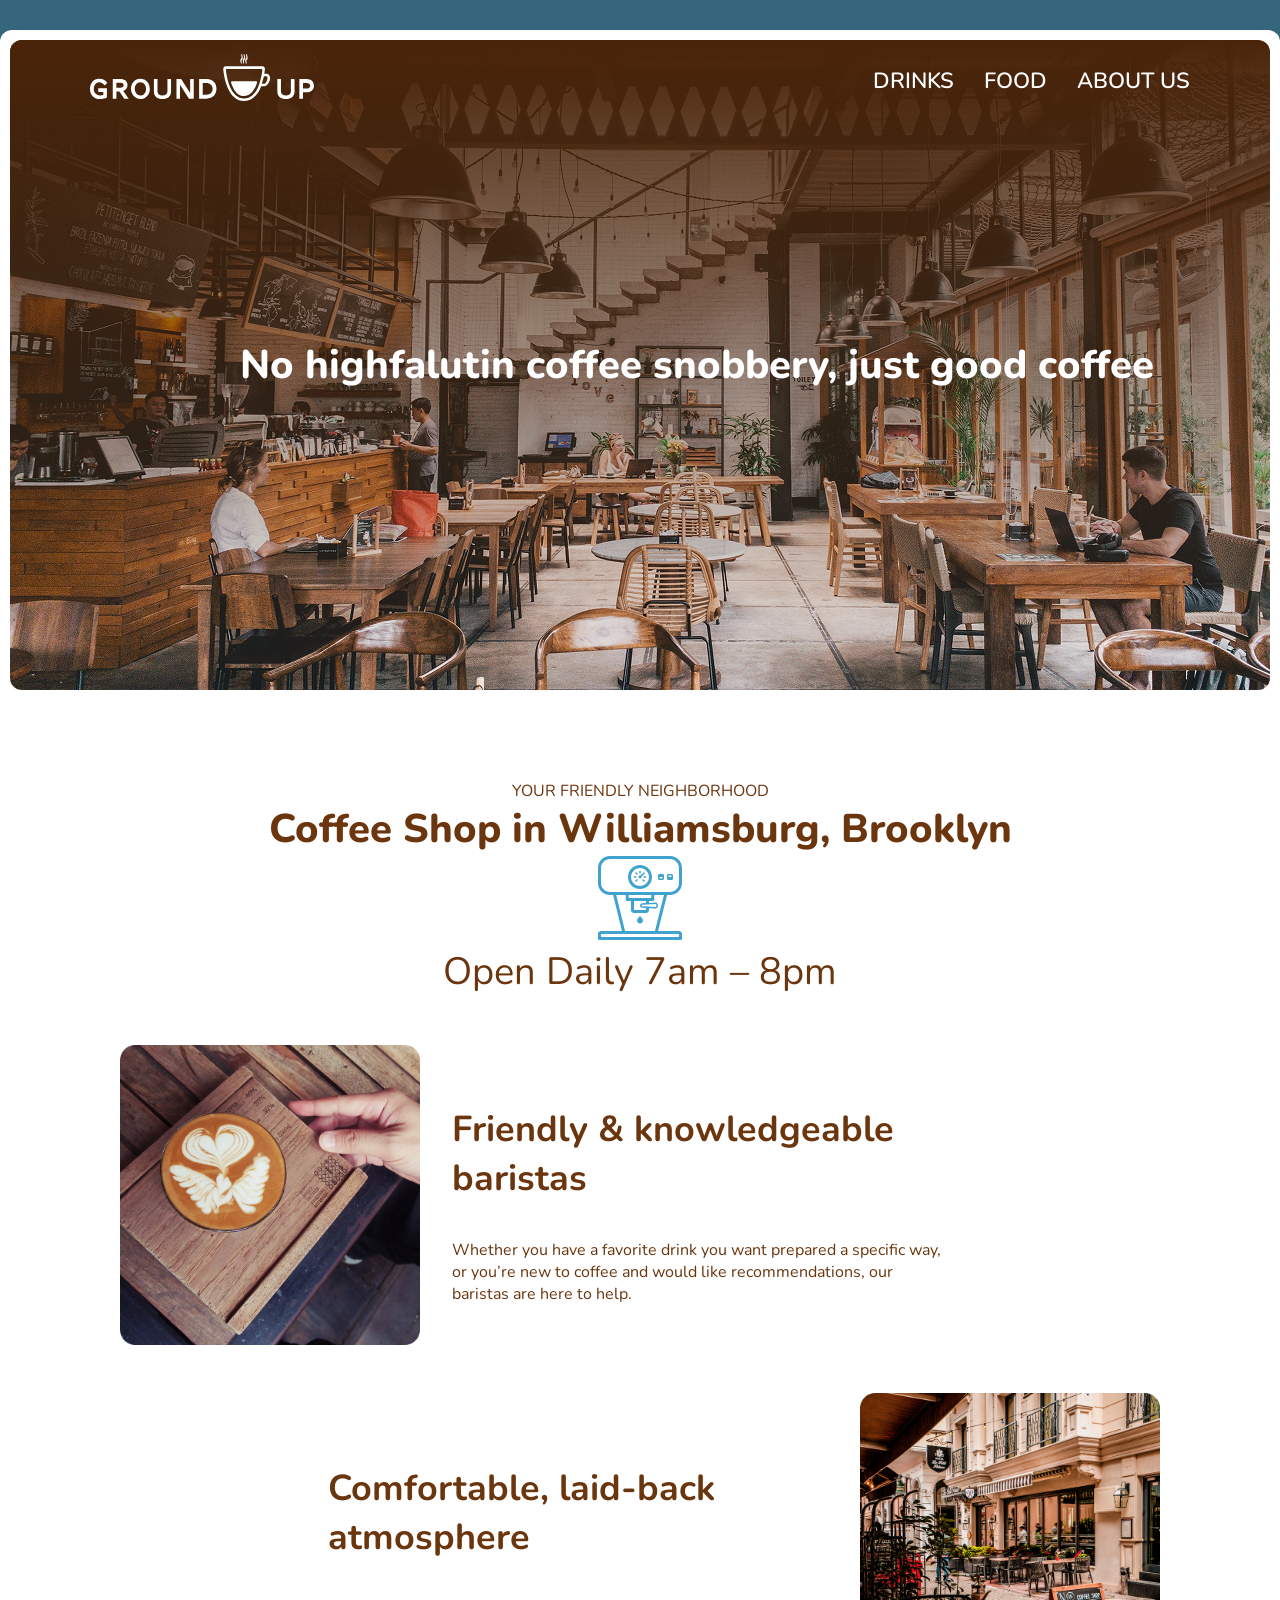
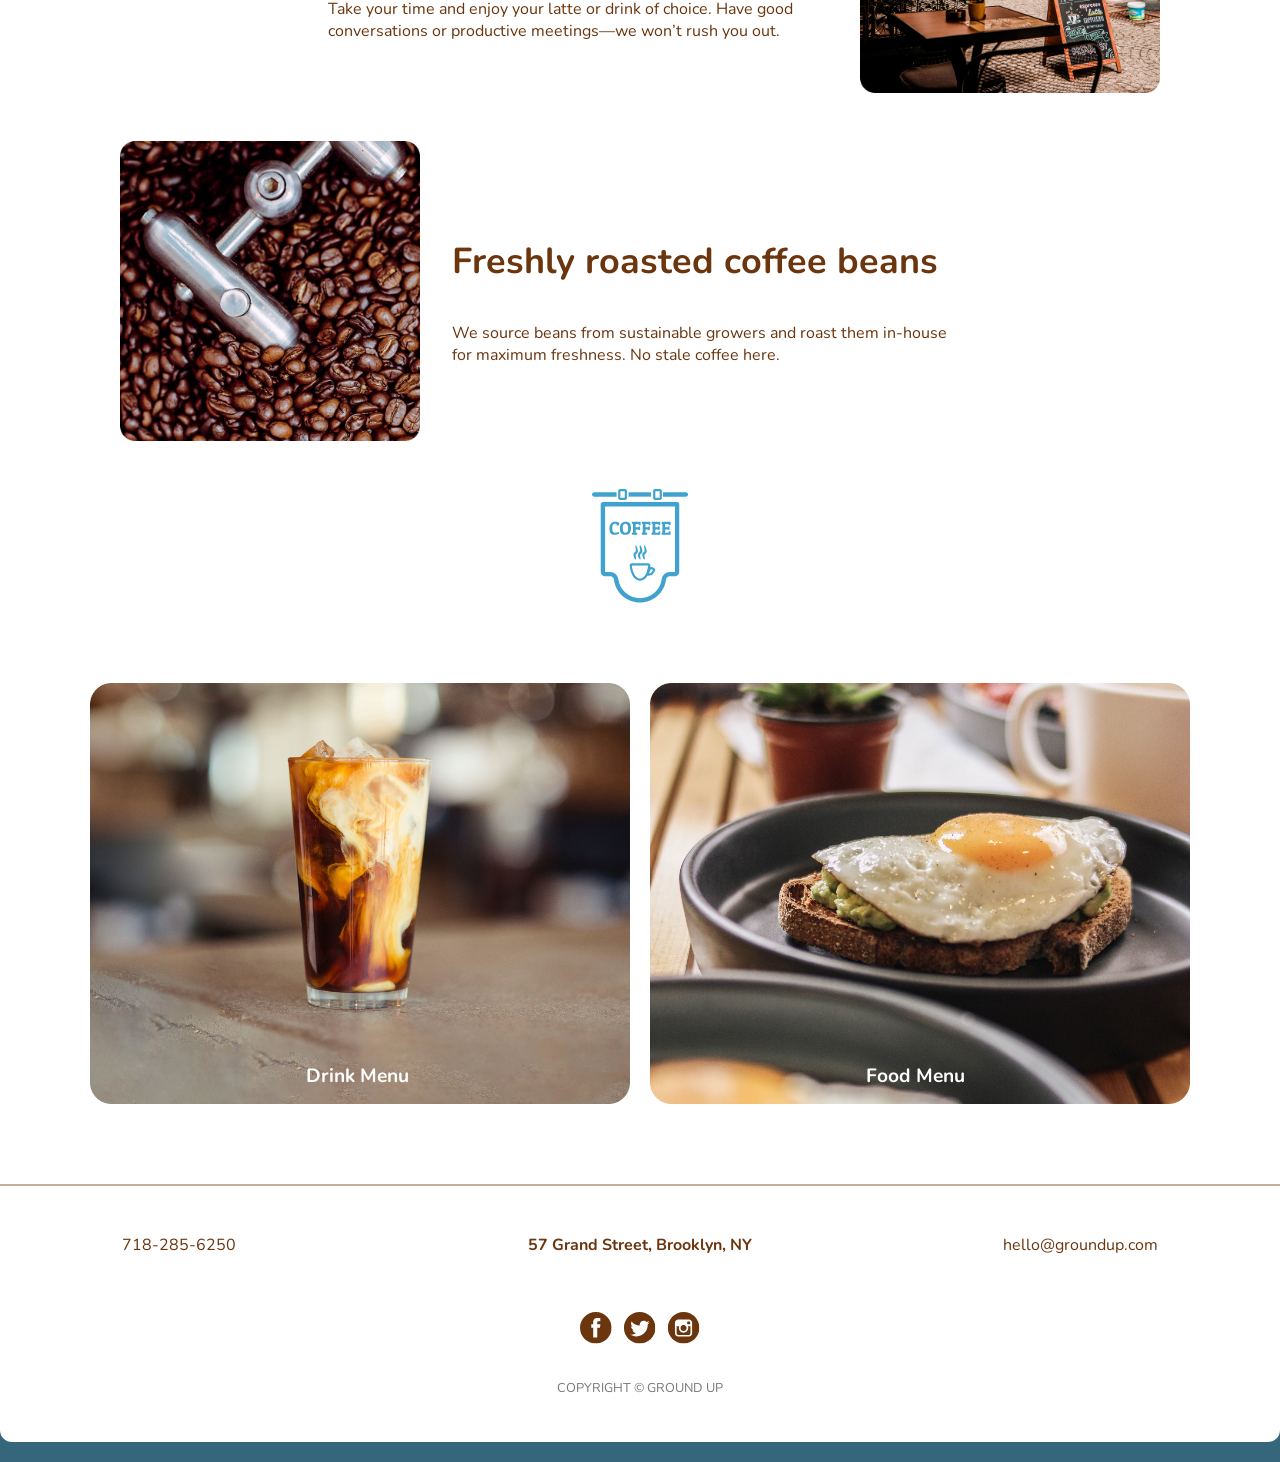
==== index.html @ 6ab87bdb "Reduce section.info H2 and parapgrah margins" ====
<!DOCTYPE html>
<html lang="en">
<head>
    <meta charset="UTF-8">
    <meta name="viewport" content="width=device-width, initial-scale=1.0">
    <title>Ground Up | Coffee Near Me</title>

    <!-- Google Font -->
    <link rel="preconnect" href="https://fonts.googleapis.com">
    <link rel="preconnect" href="https://fonts.gstatic.com" crossorigin>
    <link href="https://fonts.googleapis.com/css2?family=Nunito:ital,wght@0,200..1000;1,200..1000&display=swap" rel="stylesheet">

    <!-- Main CSS -->
    <link rel="stylesheet" href="css/main.css">
</head>

<body>

    <main>

    <!-- HEADER / NAVBAR -->
    <header class="navbar">
        <div class="container nav-content">

            <a href="index.html" class="logo">
                <img src="img/logo.svg" alt="Ground Up Coffee Logo">
            </a>

            <nav class="nav-links" aria-label="Main Navigation">
                <ul>
                    <li><a href="drinks.html">DRINKS</a></li>
                    <li><a href="food.html">FOOD</a></li>
                    <li><a href="about.html">ABOUT US</a></li>

                </ul>
            </nav>

        </div>
    </header>

        <!-- HERO SECTION -->
        <section class="hero">
            <div class="hero-overlay">
                <div class="container hero-content">
                    <h2>No highfalutin coffee snobbery, just good coffee </h2>
                </div>
            </div>
        </section>

        <!-- INFO SECTION -->
        <section class="info">
            <div class="container info-content">
                
                <p class="subheading">YOUR FRIENDLY NEIGHBORHOOD</p>
                
                <h2 class="main-heading">
                    Coffee Shop in Williamsburg, Brooklyn
                </h2>

                <div class="espressoMachine">
                    <img src="img/espresso-machine.svg" alt="Espresso Machine Icon">
                </div>

                <p class="hours">Open Daily 7am – 8pm</p>

            </div>
        </section>

        <!-- FEATURE SECTION -->
        <section class="features">
            <div class="container feature-grid">

                <div class="feature-item">
                    <img src="img/barista-photo.jpg" alt="Barista preparing coffee">
                    <div class="feature-text">
                        <h3>Friendly & knowledgeable baristas</h3>
                        <p>
                            Whether you have a favorite drink you want prepared a specific way, or you’re new to coffee and would like recommendations, our baristas are here to help.
                        </p>
                    </div>
                </div>

                <div class="feature-item">
                    <img src="img/atmosphere-photo.jpg" alt="Coffee shop atmosphere">
                    <div class="feature-text">
                        <h3>Comfortable, laid-back atmosphere</h3>
                        <p>
                            Take your time and enjoy your latte or drink of choice. Have good conversations or productive meetings—we won’t rush you out.
                        </p>
                    </div>
                </div>

                <div class="feature-item">
                    <img src="img/roasted-beans-photo.jpg" alt="Fresh roasted coffee beans">
                    <div class="feature-text">
                        <h3>Freshly roasted coffee beans</h3>
                        <p>
                            We source beans from sustainable growers and roast them in-house for maximum freshness. No stale coffee here.
                        </p>
                    </div>
                </div>

                <div class = "coffeeShopSign">

                    <img src="img/coffee-shop-sign.svg" alt="">

                </div>

            </div>
        </section>

        <section class="menu">
            <div class="container menu-grid">

                <a href="drinks.html" class="menu-item">
                    <img src="img/drink menu photo.jpg" alt="Drink Menu">
                    <span class="menu-label">Drink Menu</span>
                </a>

                <a href="food.html" class="menu-item">
                    <img src="img/food menu photo.jpg" alt="Food Menu">
                    <span class="menu-label">Food Menu</span>
            </a>

        </div>
</section>

    </main>

        <!-- FOOTER -->
    <footer class="footer">
    <div class="container">

        <!-- TOP ROW -->
        <div class="footer-top">
            <div class="footer-left">
                <p>718-285-6250</p>
            </div>

            <div class="footer-center">
                <p><strong>57 Grand Street, Brooklyn, NY</strong></p>
            </div>

            <div class="footer-right">
                <p>hello@groundup.com</p>
            </div>
        </div>

        <!-- SOCIAL ICONS -->
        <div class="footer-social">
            <img src="img/social-icons.svg" alt="Social Media Icons">
        </div>

        <!-- COPYRIGHT -->
        <div class="footer-bottom">
            <p>COPYRIGHT &copy; GROUND UP</p>
        </div>

    </div>
</footer>

</body>
</html>
---- css/main.css ----
:root {
    --font-primary: "Nunito", sans-serif;
    --font-heading: "Nunito", sans-serif;

    --color-bg: #35667C;
    --color-white: #ffffff;
    --color-footer: #ffffff;
    --color-text-muted: #777;
    --color-primary-text: #6B350E;
}

body {
    background-color: var(--color-bg);
    margin: 0;
    font-family: var(--font-primary);
    color: var(--color-primary-text);
}




h1, h2, h3 {
    font-family: var(--font-heading);
}

h2.main-heading{
    font-size: 40px;
    font-weight: 800;
    padding-top: 0;
}

h3{
    font-size: 36px;
    text-decoration: solid;
}

p.subheading{
    padding-top: 80px;
}

p.hours {
    font-size: 38px;
}


/* =========================
   REUSABLE LAYOUT
========================= */
.container {
    max-width: 1100px;
    margin: 0 auto;
    padding: 0 1rem;
}


main {
    background-color: var(--color-white);
    max-width: 1300px;
    margin: 30px auto;
    border-radius: 12px 12px 0 0; /* Rounded top corners */
    overflow: hidden;
    position: relative;
    margin-bottom: 0;
}


/* =========================
   HEADER / NAVBAR
========================= */
.navbar {
    position: absolute;
    top: 0;
    left: 0;
    right: 0;
    z-index: 10;
}

.nav-content {
    display: flex;
    justify-content: space-between;
    align-items: center;
    padding: 1.5em 2rem;
}

/* NAV LINKS */
.nav-links ul {
    font-family: var(--font-primary);
    display: flex;
    gap: 30px;
    list-style: none;
    margin: 0;
    padding: 0;
    font-size: 22px;
    
    

}

.nav-links a {
    color: var(--color-white);
    text-decoration: none;
    font-weight: 600;
    font-family: var(--font-heading);
}

.nav-links a:hover {
    opacity: 0.8;
}


/* =========================
   HERO SECTION
========================= */
.hero {
    background: url('../img/header-photo.png') center/cover no-repeat;
    height: 650px;
    position: relative;
    border-radius: 12px 12px 0 0;
    overflow: hidden;
    margin: 10px; /* Added maring to hero for white spacing from main*/
    border-radius: 12px; /* Added border radius for rounding hero imng*/
}

/* add gradient overlay over the hero img*/
.hero::before {
    content: '';
    position: absolute;
    inset: 0;
    /* Linear gradient to bottom from 100% -----> 0+% with figma  */
    background: linear-gradient(to bottom, rgba(74, 36, 9,100), rgba(74, 36, 9, 0.0));
}

/* HERO TEXT */
.hero-content {
    position: absolute;
    top: 50%;
    left: 50%;
    transform: translate(-50%, -50%);
    color: var(--color-white);
    text-align: center;
}

.hero-content h2 {
    font-family: var(--font-heading);
    font-weight: 800;
    font-size: 2.5rem;
    max-width: 800px;
    line-height: 1.3;
    white-space: nowrap;
}


/* =========================
   INFO SECTION
========================= */
section.info {
    text-align: center;
   
}
/* reduce section.info H2 and parapgrah margins */
section.info h2 {
    margin: 0;
}

section.info p {
    margin: 0;
}



/* =========================
   FEATURES SECTION
========================= */
.feature-item {
    display: flex;
    align-items: center;
    gap: 2rem;
    margin: 3rem 0;
    padding-left: 30px;
    padding-right: 30px;
}

.feature-item img {
    width: 300px;
    border-radius: 12px;
}

/* Alternate layout */
.feature-item:nth-child(even) {
    flex-direction: row-reverse;
}

.feature-text {
    max-width: 500px;
}


.coffeeShopSign{
    display: flex;
    justify-content: center;
    padding-bottom: 80px;

}

/* =========================
   MENU SECTION
========================= */
.menu-grid {
    display: flex;
    padding-left: 15px;
    gap: 20px;
}

.menu-item {
    position: relative;
    flex: 1;
    overflow: hidden;
    border-radius: 12px;
    text-decoration: none;
}

/* Image */
.menu-item img {
    width: 100%;
    height: 100%;
    display: block;
    transition: transform 0.3s ease;
}

/* Overlay label */
.menu-label {
    position: absolute;
    bottom: 15px;
    left: 40%;
    color: white;
    font-size: 1.2rem;
    font-weight: 700;
    font-family: var(--font-heading);
}

/* Hover effect */
.menu-item:hover img {
    transform: scale(1.05);
}

section.menu {
    padding-bottom: 80px; /* Added padding to create white space at the bottom of the menu section */
}

/* =========================
   FOOTER
========================= */
.footer {
    background: var(--color-footer);
    padding: 2rem 0;
    text-align: center;
    color: var(--color-coffee);
    max-width: 1300px;
    margin: 0 auto 20px;
    border-radius: 0 0 12px 12px; /* Rounded bottom corners */
    border-top: 2px solid rgba(107, 53, 14, 0.4);
    
    
}

/* Top row */
.footer-top {
    display: flex;
    justify-content: space-between;
    padding: 0 2rem;
    margin-bottom: 1.5rem;
}

/* Equal columns */
.footer-top > div {
    flex: 1;
}

/* Alignment */
.footer-top > div:first-child {
    text-align: left;
}

.footer-top > div:last-child {
    text-align: right;
}

/* Social icons */
.footer img {
    width: 120px;
    margin: 1rem 0;
}

/* Copyright */
.footer-bottom {
    font-size: 0.8rem;
    color: var(--color-text-muted);
}
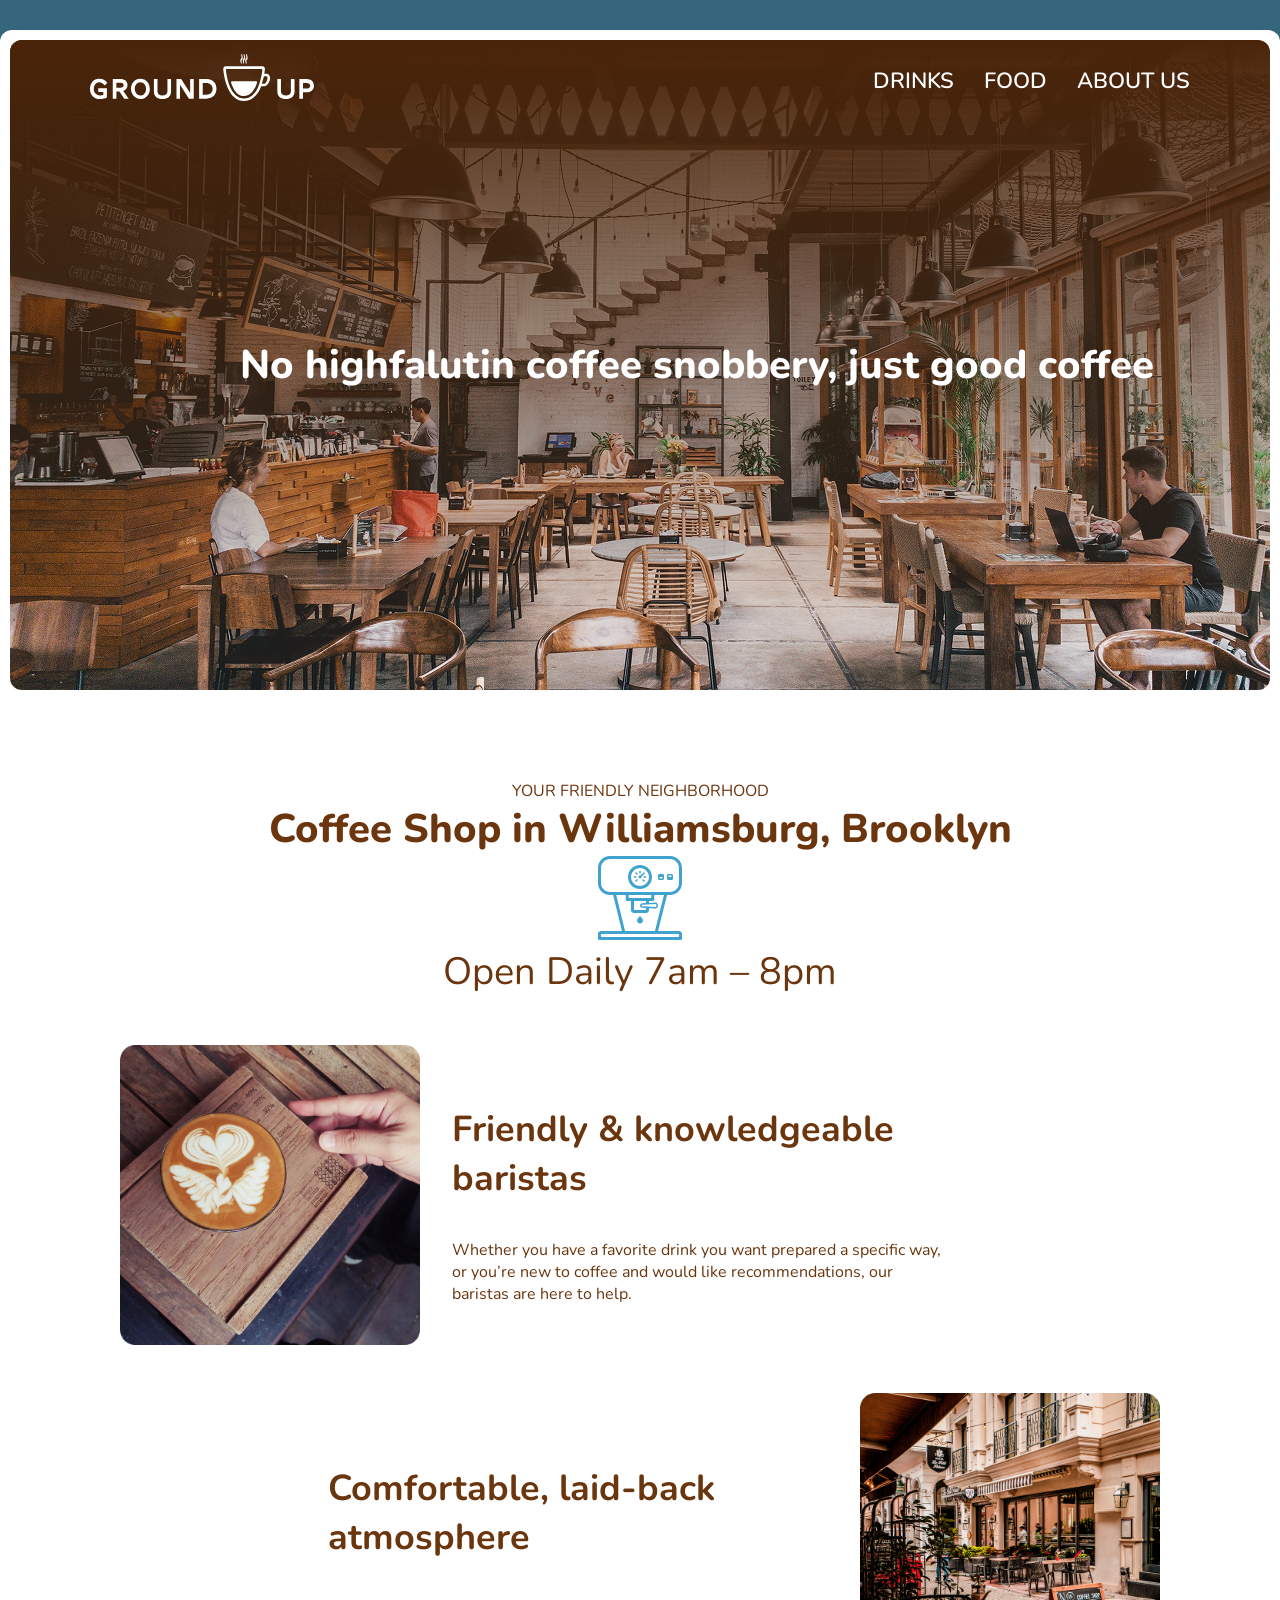
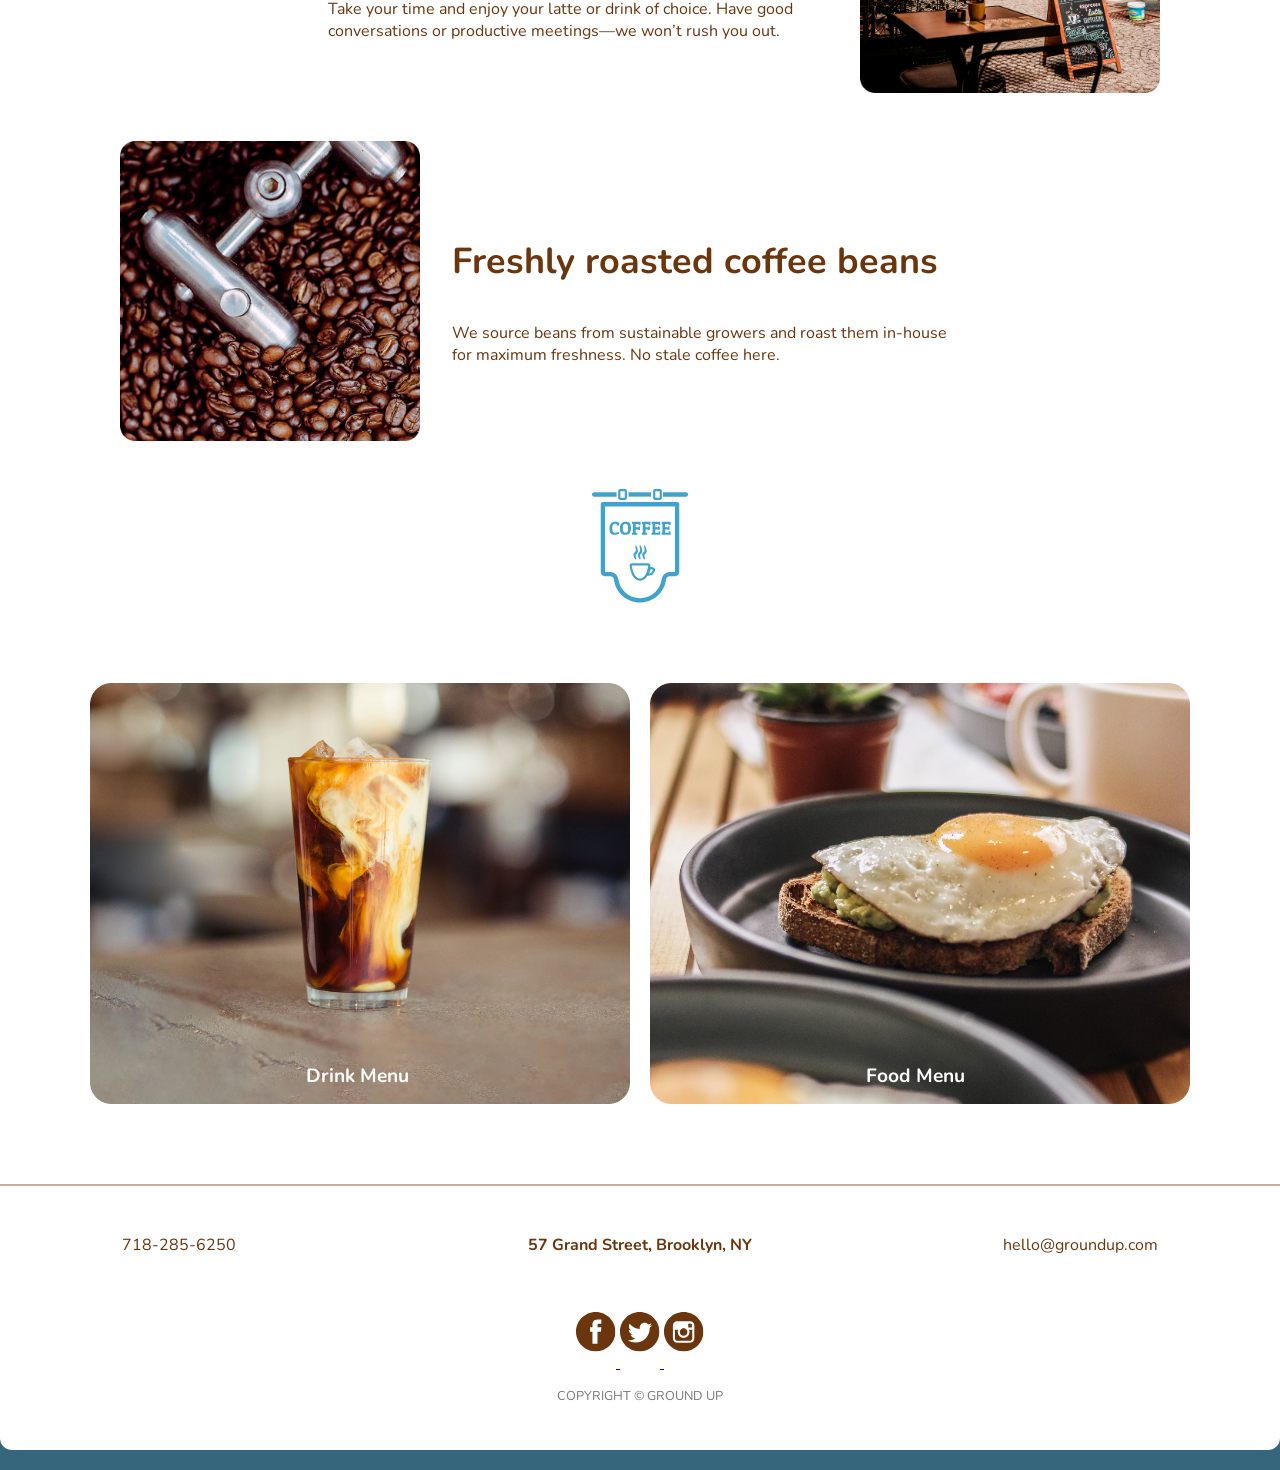
==== commit 1a0ed422: "Added individual social icons with links" ====
--- a/index.html
+++ b/index.html
@@ -148,7 +148,15 @@
 
         <!-- SOCIAL ICONS -->
         <div class="footer-social">
-            <img src="img/social-icons.svg" alt="Social Media Icons">
+            <a href="https://www.facebook.com" target="_blank" rel="noopener noreferrer">
+                <img src="img/icon-facebook.svg" alt="Facebook">
+            </a>
+            <a href="https://twitter.com" target="_blank" rel="noopener noreferrer">
+                <img src="img/icon-twitter.svg" alt="Twitter">
+            </a>
+            <a href="https://www.instagram.com" target="_blank" rel="noopener noreferrer">
+                <img src="img/icon-instagram.svg" alt="Instagram">
+            </a>
         </div>
 
         <!-- COPYRIGHT -->
--- a/css/main.css
+++ b/css/main.css
@@ -286,9 +286,8 @@
     text-align: right;
 }
 
-/* Social icons */
-.footer img {
-    width: 120px;
+.footer-social img {
+    width: 40px;
     margin: 1rem 0;
 }
 
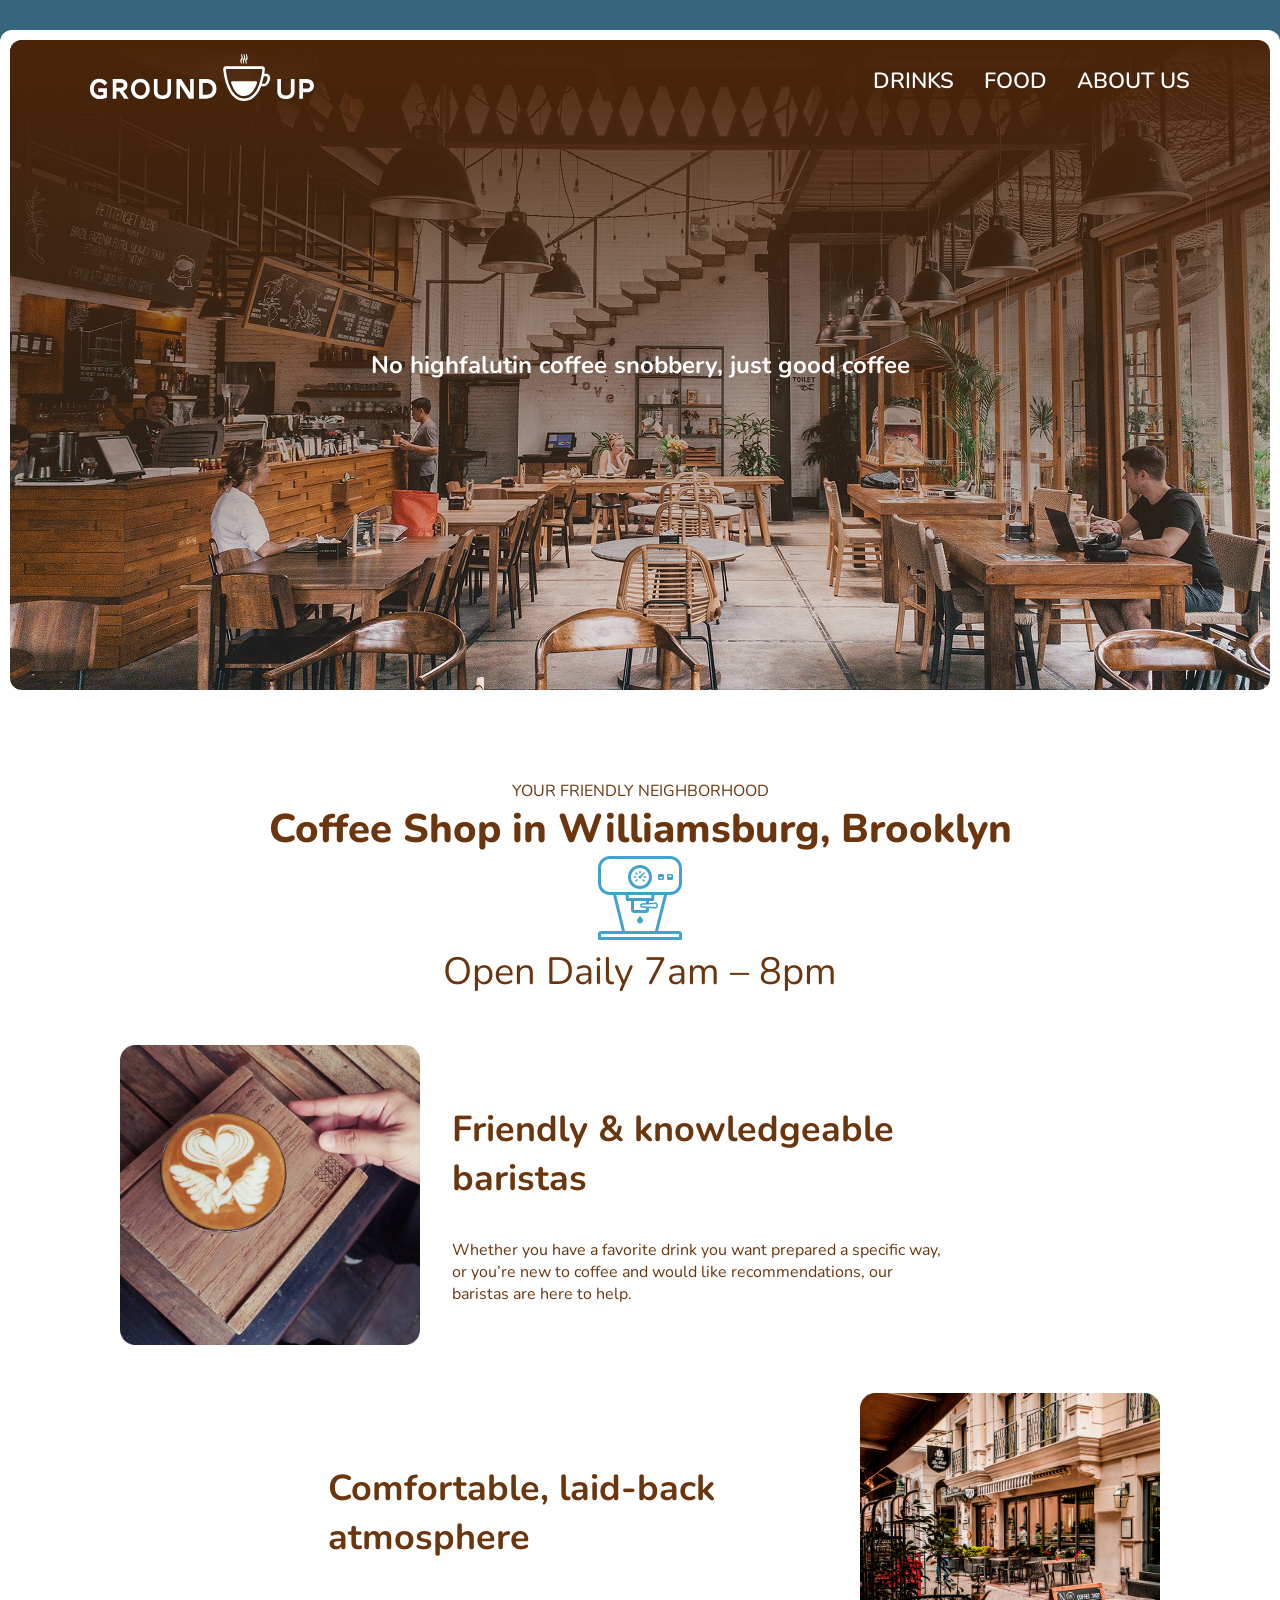
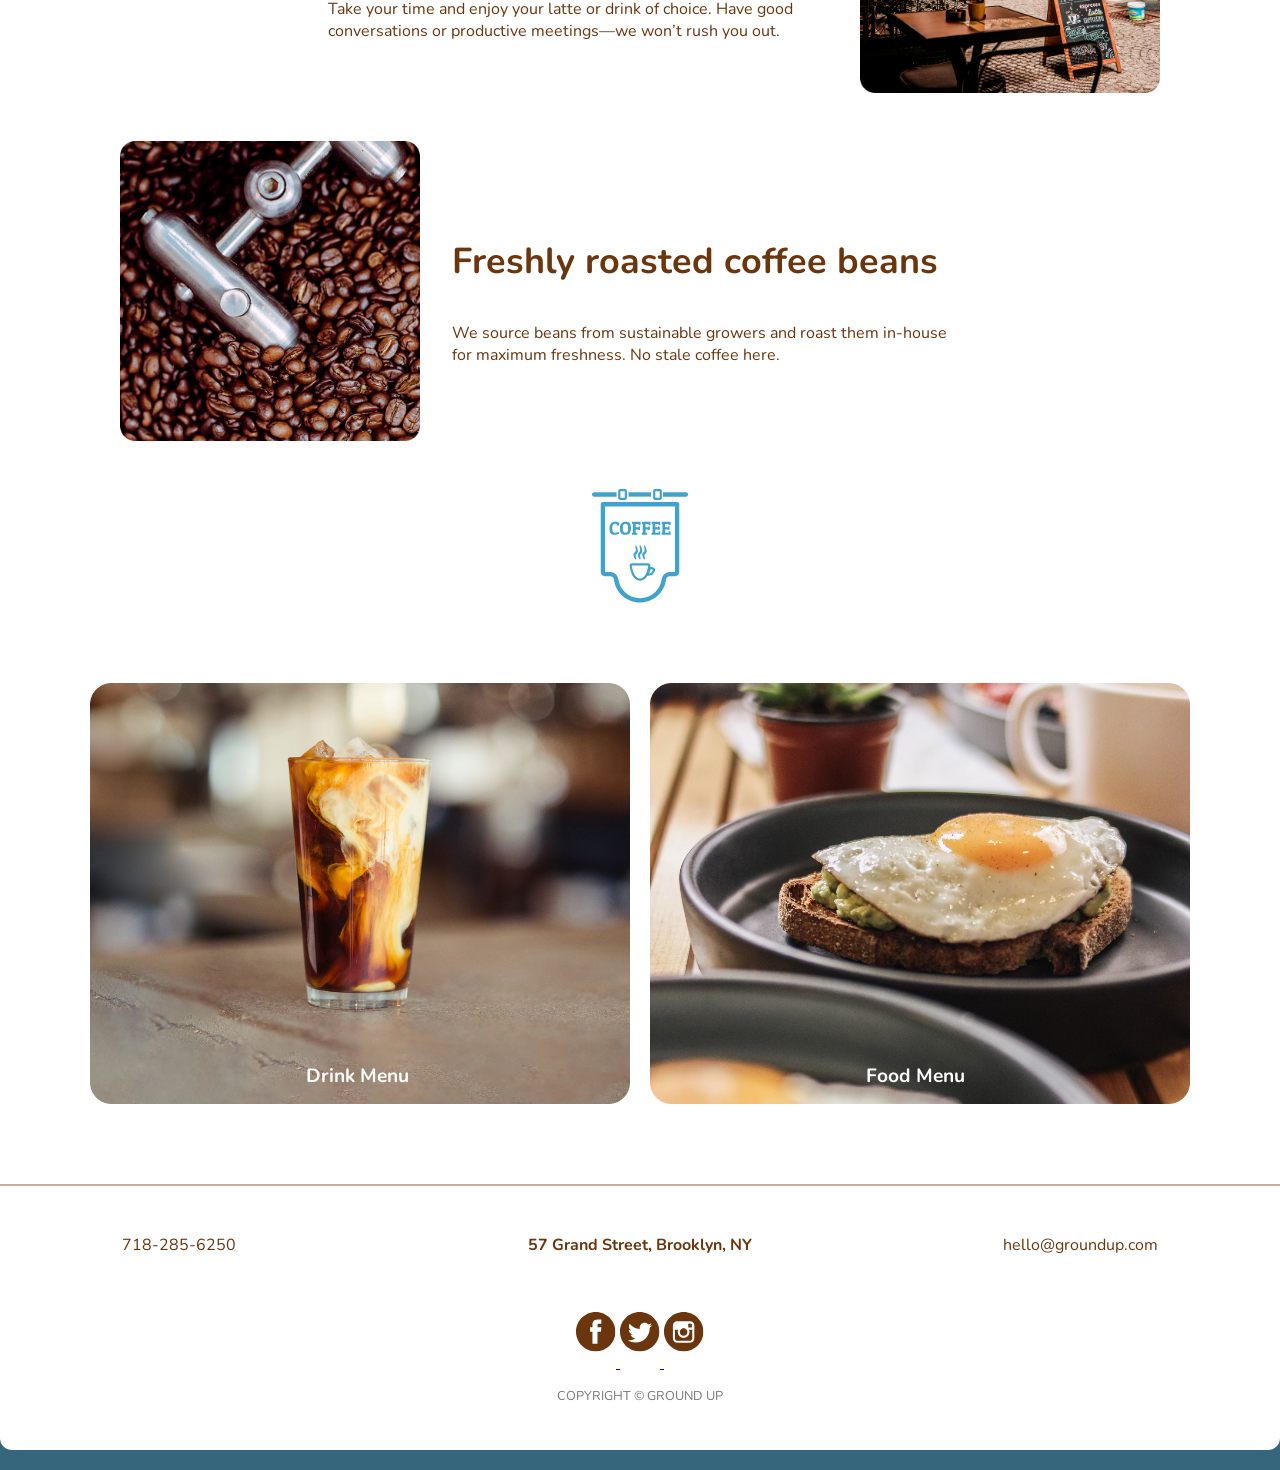
==== commit a1b0d54c: "H1 H2 H3 Adjustments" ====
--- a/index.html
+++ b/index.html
@@ -42,7 +42,7 @@
         <section class="hero">
             <div class="hero-overlay">
                 <div class="container hero-content">
-                    <h2>No highfalutin coffee snobbery, just good coffee </h2>
+                    <h1>No highfalutin coffee snobbery, just good coffee </h1>
                 </div>
             </div>
         </section>
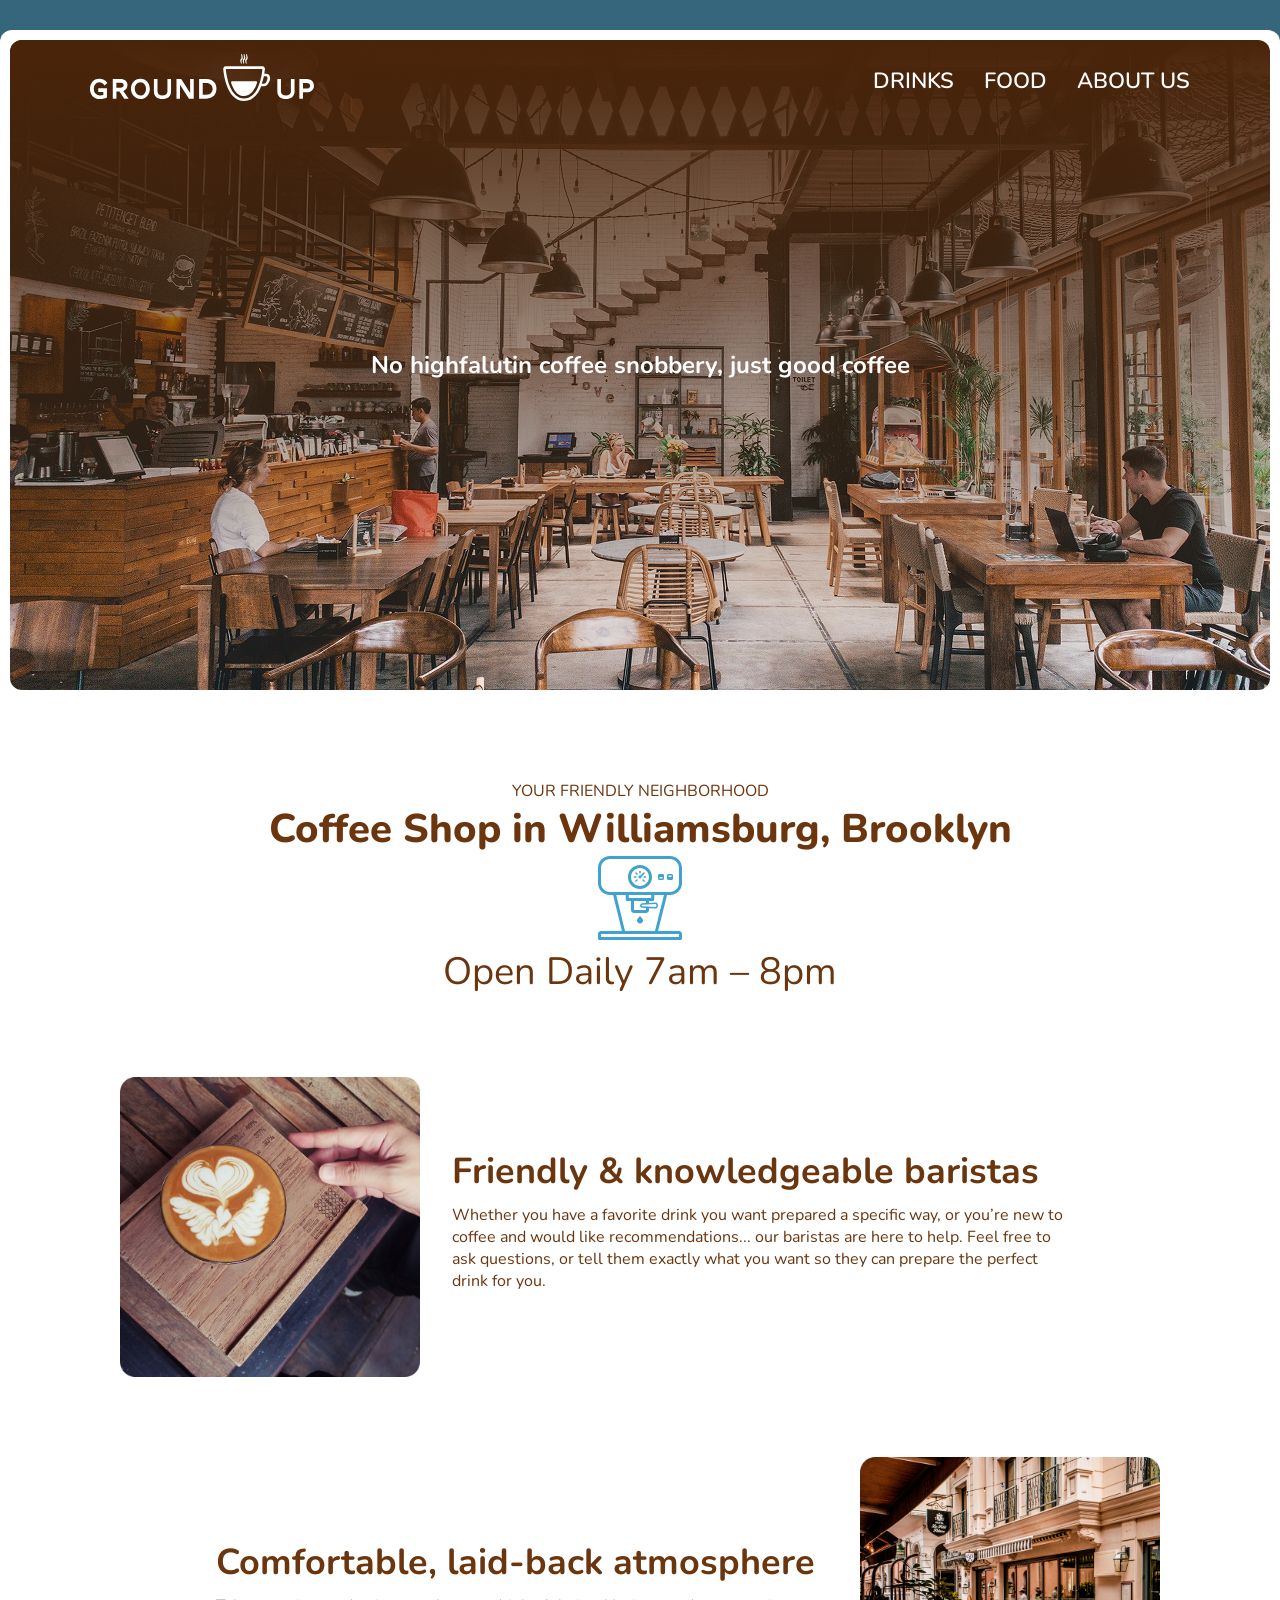
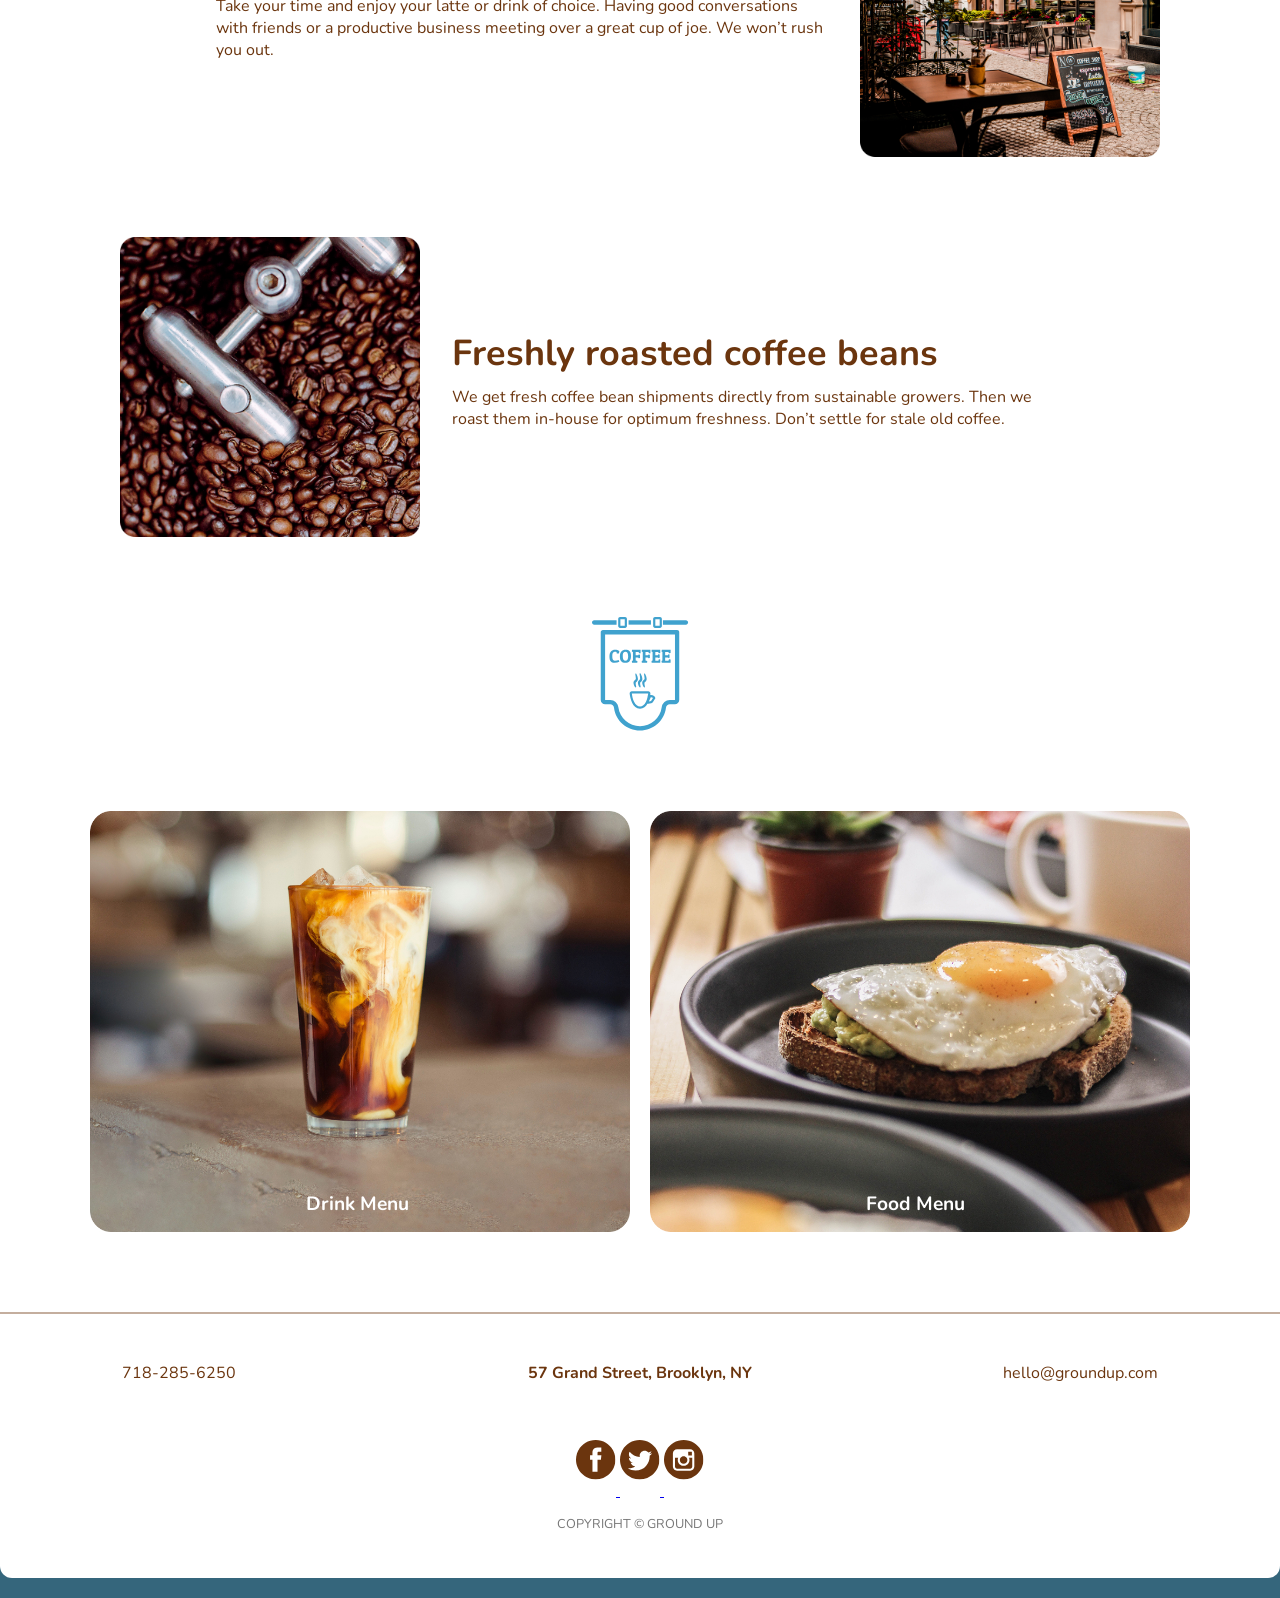
==== commit f602a4d1: "Added featured items margin top" ====
--- a/index.html
+++ b/index.html
@@ -75,7 +75,7 @@
                     <div class="feature-text">
                         <h3>Friendly & knowledgeable baristas</h3>
                         <p>
-                            Whether you have a favorite drink you want prepared a specific way, or you’re new to coffee and would like recommendations, our baristas are here to help.
+                            Whether you have a favorite drink you want prepared a specific way, or you’re new to coffee and would like recommendations... our baristas are here to help. Feel free to ask questions, or tell them exactly what you want so they can prepare the perfect drink for you.
                         </p>
                     </div>
                 </div>
@@ -85,7 +85,7 @@
                     <div class="feature-text">
                         <h3>Comfortable, laid-back atmosphere</h3>
                         <p>
-                            Take your time and enjoy your latte or drink of choice. Have good conversations or productive meetings—we won’t rush you out.
+                            Take your time and enjoy your latte or drink of choice. Having good conversations with friends or a productive business meeting over a great cup of joe. We won’t rush you out.
                         </p>
                     </div>
                 </div>
@@ -95,7 +95,7 @@
                     <div class="feature-text">
                         <h3>Freshly roasted coffee beans</h3>
                         <p>
-                            We source beans from sustainable growers and roast them in-house for maximum freshness. No stale coffee here.
+                            We get fresh coffee bean shipments directly from sustainable growers. Then we roast them in-house for optimum freshness. Don’t settle for stale old coffee.
                         </p>
                     </div>
                 </div>
--- a/css/main.css
+++ b/css/main.css
@@ -169,14 +169,17 @@
 
 
 
+
 /* =========================
    FEATURES SECTION
 ========================= */
+
+
 .feature-item {
     display: flex;
     align-items: center;
     gap: 2rem;
-    margin: 3rem 0;
+    margin: 5rem 0;
     padding-left: 30px;
     padding-right: 30px;
 }
@@ -192,9 +195,16 @@
 }
 
 .feature-text {
-    max-width: 500px;
-}
-
+    max-width: 612px;
+}
+
+.feature-text h3 {
+    margin: 0;
+}
+
+.feature-text p {
+    margin-top: 0.5rem;
+}
 
 .coffeeShopSign{
     display: flex;
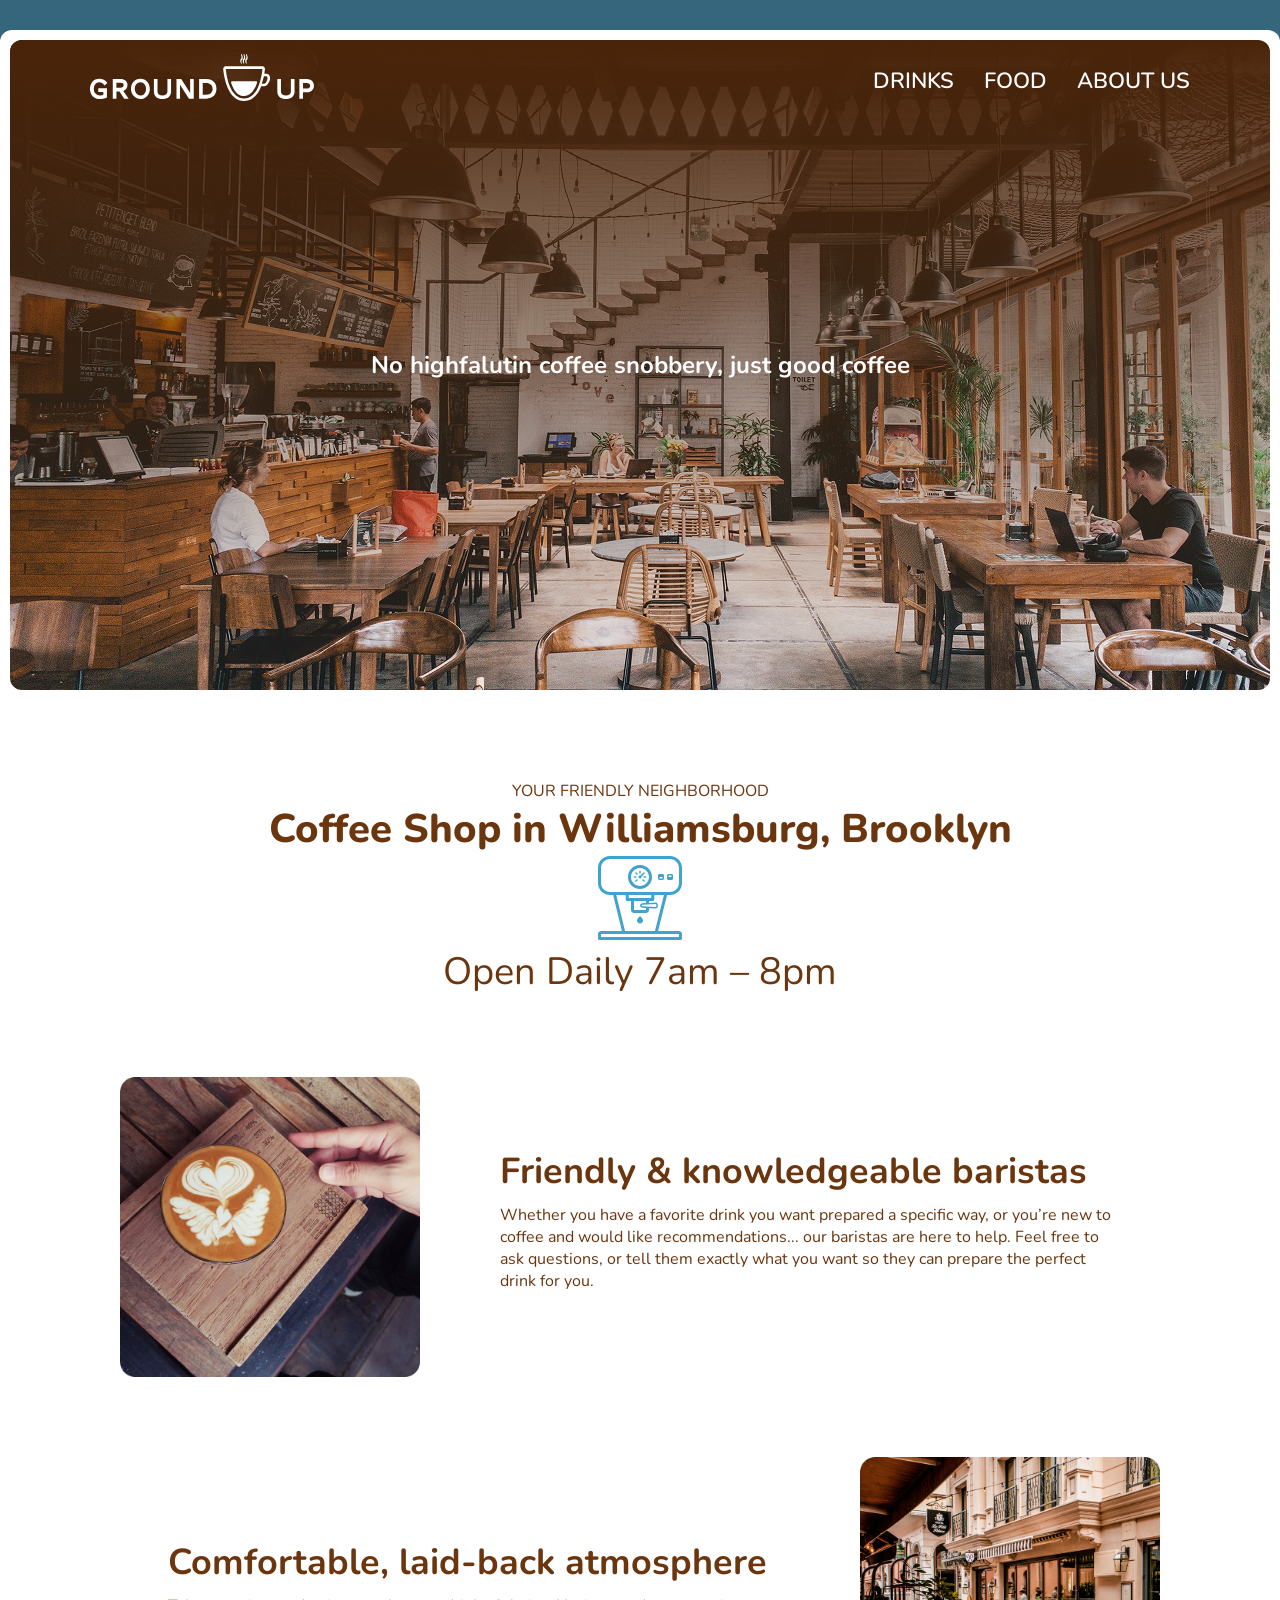
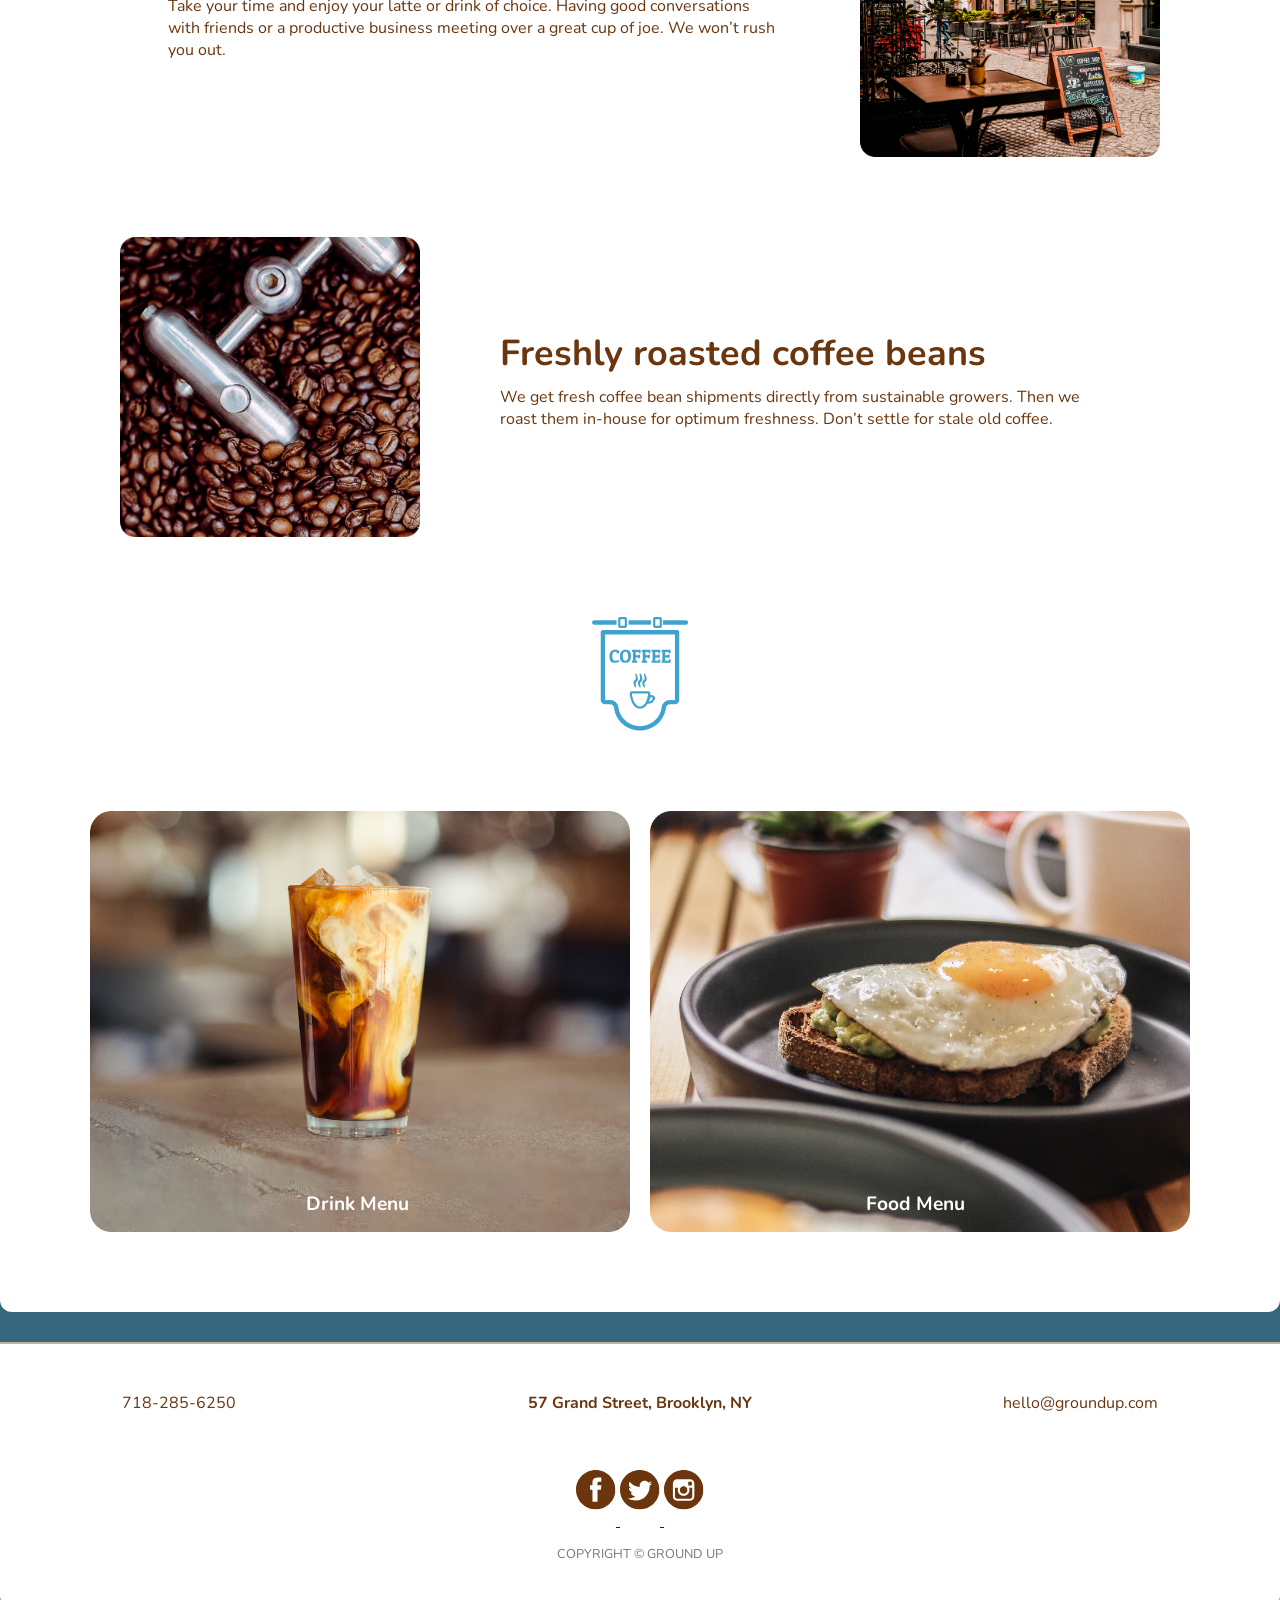
==== commit 76dbc1f8: "Realigned nav and header out of main" ====
--- a/index.html
+++ b/index.html
@@ -16,7 +16,7 @@
 
 <body>
 
-    <main>
+    <div class="site-wrapper">
 
     <!-- HEADER / NAVBAR -->
     <header class="navbar">
@@ -37,6 +37,8 @@
 
         </div>
     </header>
+
+    <main>
 
         <!-- HERO SECTION -->
         <section class="hero">
@@ -127,6 +129,8 @@
 
     </main>
 
+    </div><!-- end site-wrapper -->
+
         <!-- FOOTER -->
     <footer class="footer">
     <div class="container">
--- a/css/main.css
+++ b/css/main.css
@@ -54,13 +54,17 @@
 }
 
 
+.site-wrapper {
+    max-width: 1300px;
+    margin: 30px auto;
+    border-radius: 12px;
+    position: relative;
+}
+
 main {
     background-color: var(--color-white);
-    max-width: 1300px;
-    margin: 30px auto;
-    border-radius: 12px 12px 0 0; /* Rounded top corners */
+    border-radius: 12px;
     overflow: hidden;
-    position: relative;
     margin-bottom: 0;
 }
 
@@ -182,6 +186,7 @@
     margin: 5rem 0;
     padding-left: 30px;
     padding-right: 30px;
+    max-width: 1052px;
 }
 
 .feature-item img {
@@ -196,6 +201,9 @@
 
 .feature-text {
     max-width: 612px;
+    margin: 0 auto;
+    padding: 15px;
+
 }
 
 .feature-text h3 {
@@ -204,6 +212,7 @@
 
 .feature-text p {
     margin-top: 0.5rem;
+    
 }
 
 .coffeeShopSign{
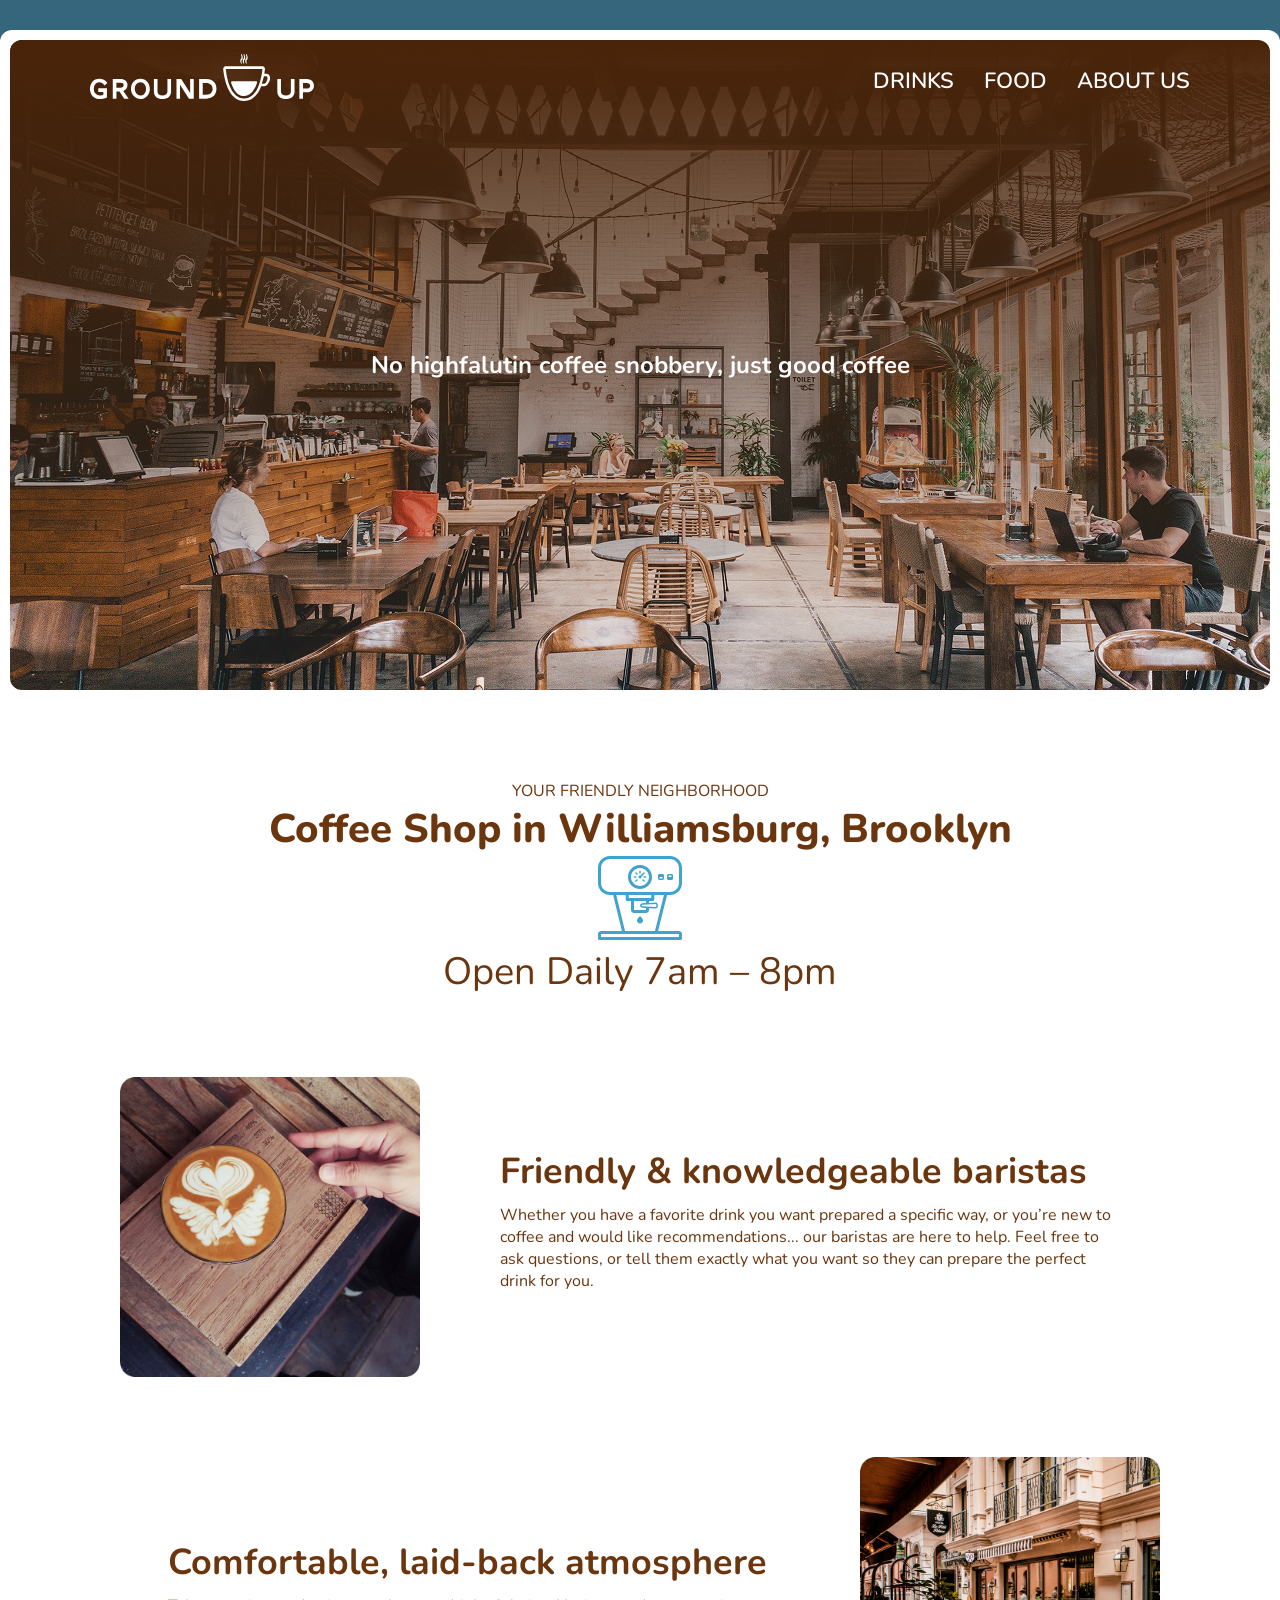
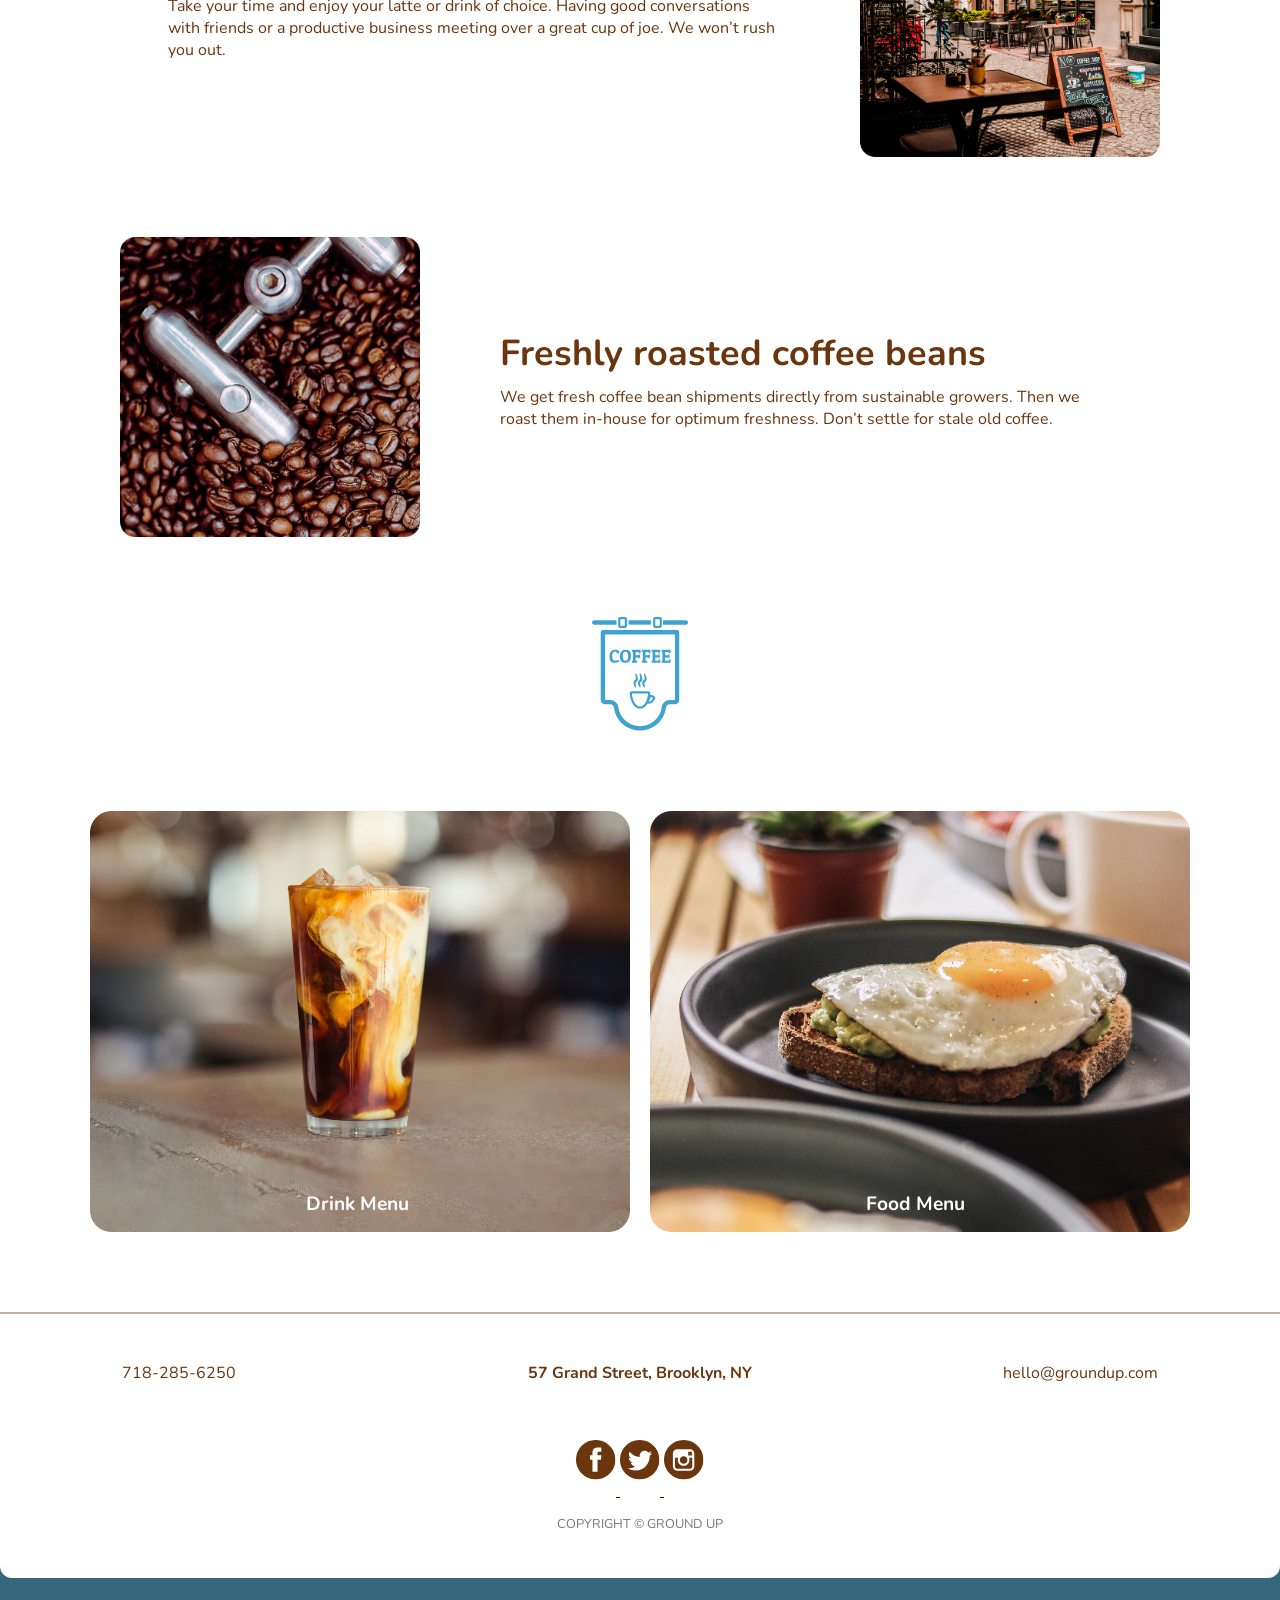
==== commit 0c619921: "Fixed footer border radius" ====
--- a/index.html
+++ b/index.html
@@ -129,8 +129,6 @@
 
     </main>
 
-    </div><!-- end site-wrapper -->
-
         <!-- FOOTER -->
     <footer class="footer">
     <div class="container">
@@ -171,5 +169,7 @@
     </div>
 </footer>
 
+</div><!-- end site-wrapper -->
+
 </body>
 </html>
--- a/css/main.css
+++ b/css/main.css
@@ -63,7 +63,7 @@
 
 main {
     background-color: var(--color-white);
-    border-radius: 12px;
+    border-radius: 12px 12px 0 0;
     overflow: hidden;
     margin-bottom: 0;
 }
@@ -275,12 +275,8 @@
     padding: 2rem 0;
     text-align: center;
     color: var(--color-coffee);
-    max-width: 1300px;
-    margin: 0 auto 20px;
-    border-radius: 0 0 12px 12px; /* Rounded bottom corners */
     border-top: 2px solid rgba(107, 53, 14, 0.4);
-    
-    
+    border-radius: 0 0 12px 12px;
 }
 
 /* Top row */
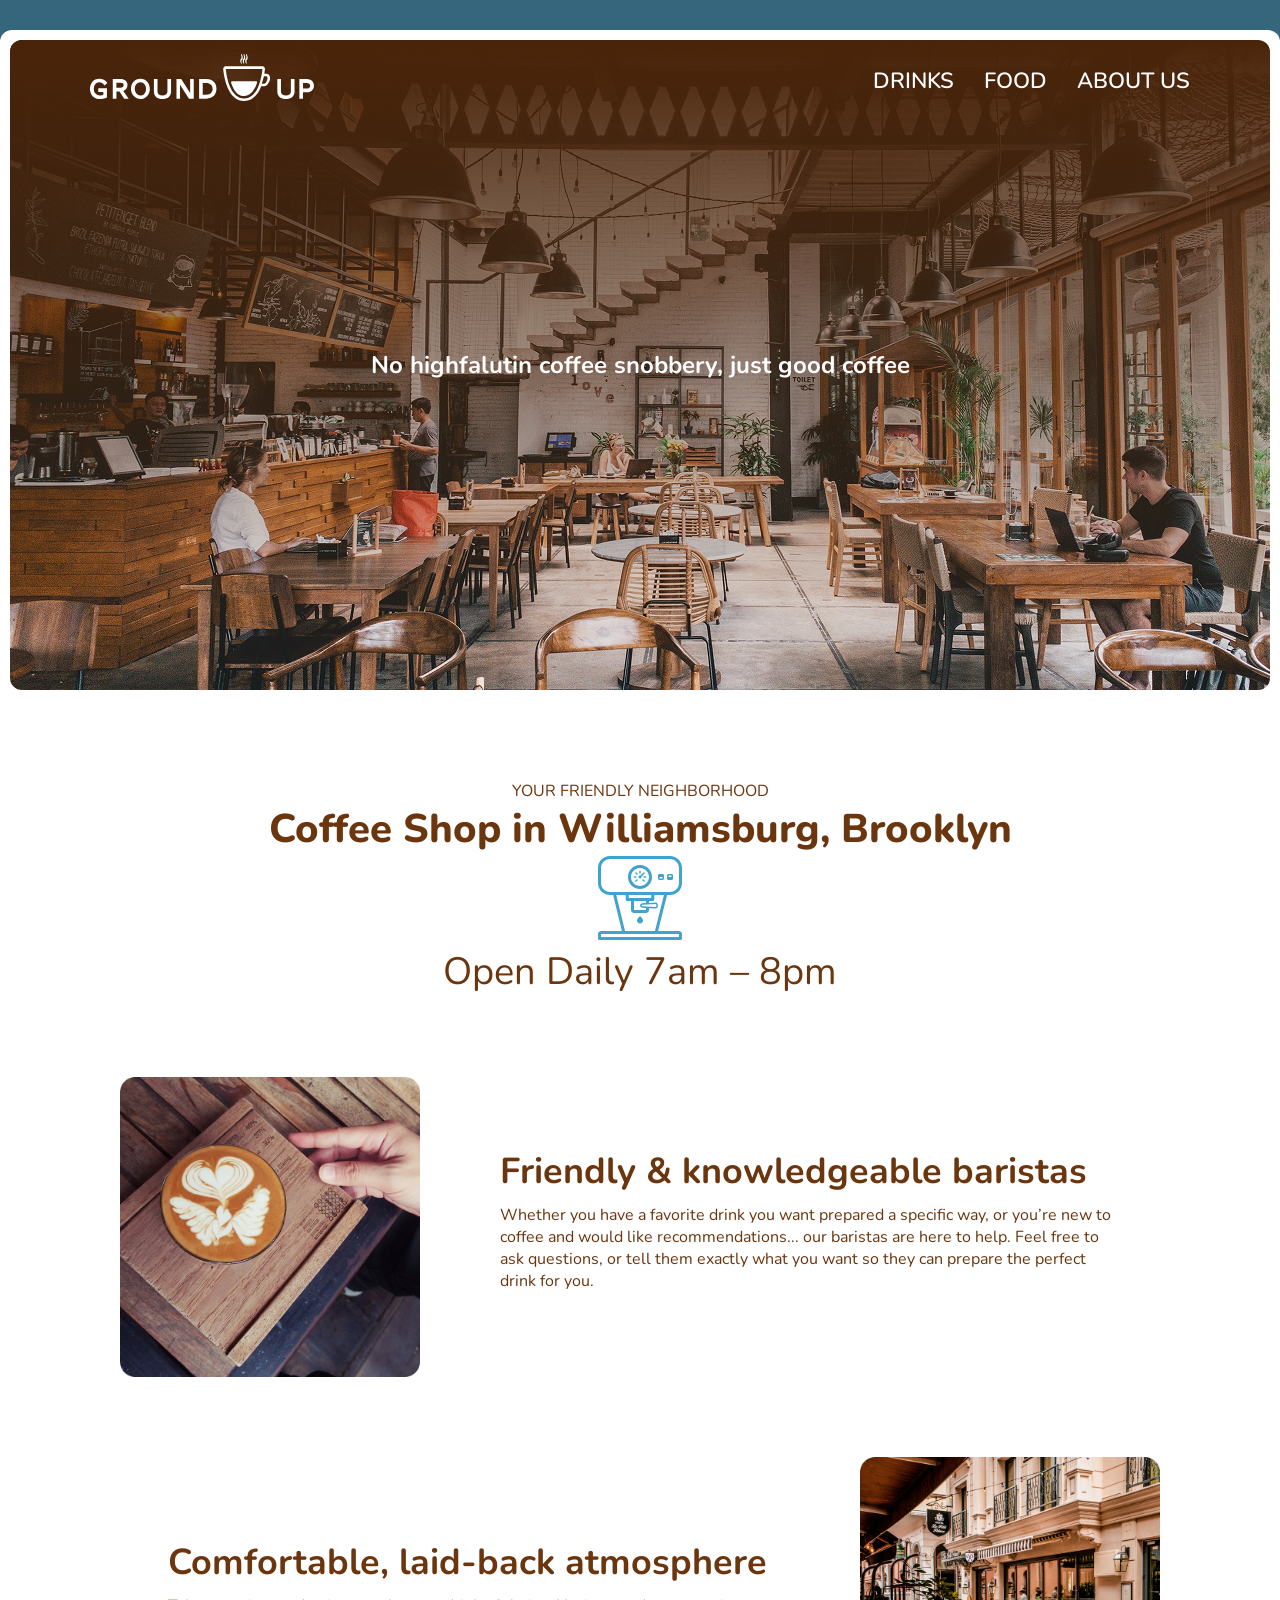
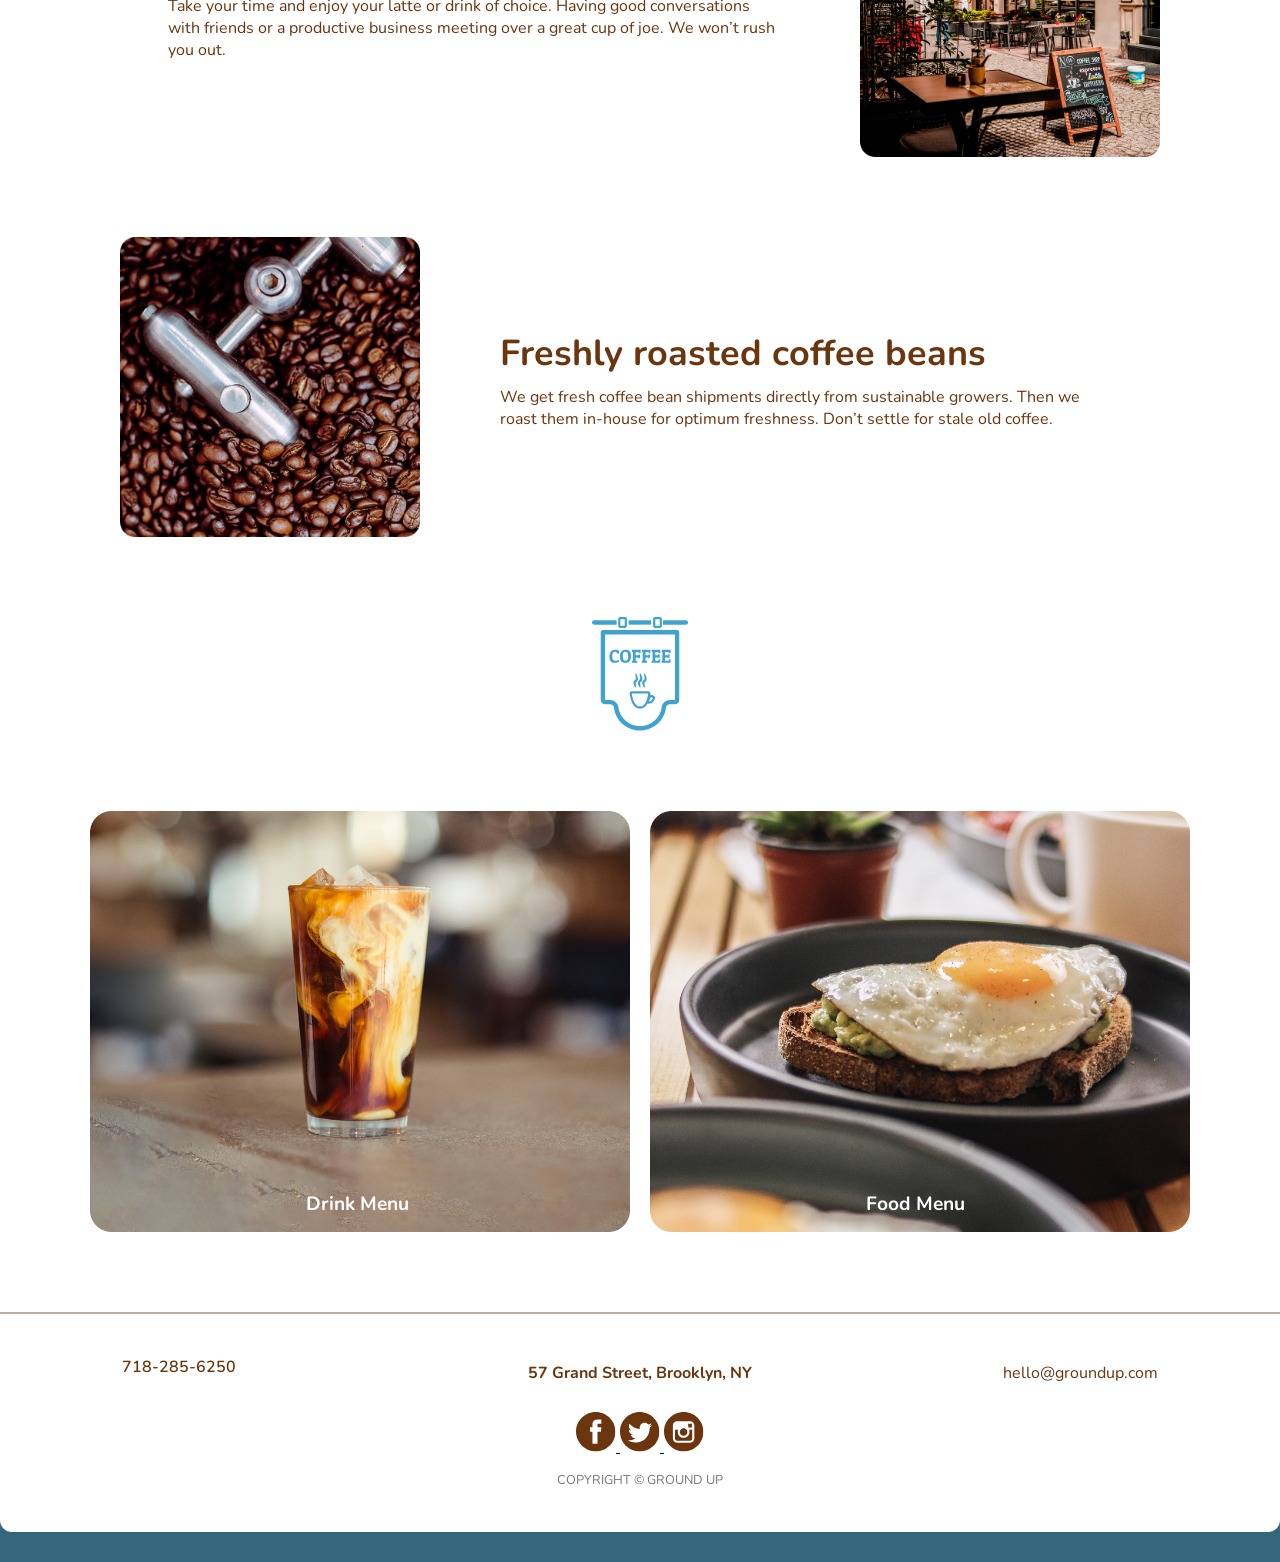
==== commit bcac0e93: "Removed text decoration for number anchor tag" ====
--- a/index.html
+++ b/index.html
@@ -136,7 +136,7 @@
         <!-- TOP ROW -->
         <div class="footer-top">
             <div class="footer-left">
-                <p>718-285-6250</p>
+                <a href="tel:+1-718-285-6250">718-285-6250</a>
             </div>
 
             <div class="footer-center">
--- a/css/main.css
+++ b/css/main.css
@@ -270,13 +270,23 @@
 /* =========================
    FOOTER
 ========================= */
+.footer-left a {
+    color: var(--color-coffee);
+    text-decoration: none;
+    font-weight: 600;
+    font-family: var(--font-heading);
+    display: block;
+    padding-top: 10px;
+}
+
 .footer {
+    
     background: var(--color-footer);
-    padding: 2rem 0;
     text-align: center;
     color: var(--color-coffee);
     border-top: 2px solid rgba(107, 53, 14, 0.4);
     border-radius: 0 0 12px 12px;
+    padding-bottom: 30px;
 }
 
 /* Top row */
@@ -284,7 +294,7 @@
     display: flex;
     justify-content: space-between;
     padding: 0 2rem;
-    margin-bottom: 1.5rem;
+    margin: 2rem 0rem 2rem 0rem;
 }
 
 /* Equal columns */
@@ -303,7 +313,8 @@
 
 .footer-social img {
     width: 40px;
-    margin: 1rem 0;
+    margin-top: -20px;
+    
 }
 
 /* Copyright */
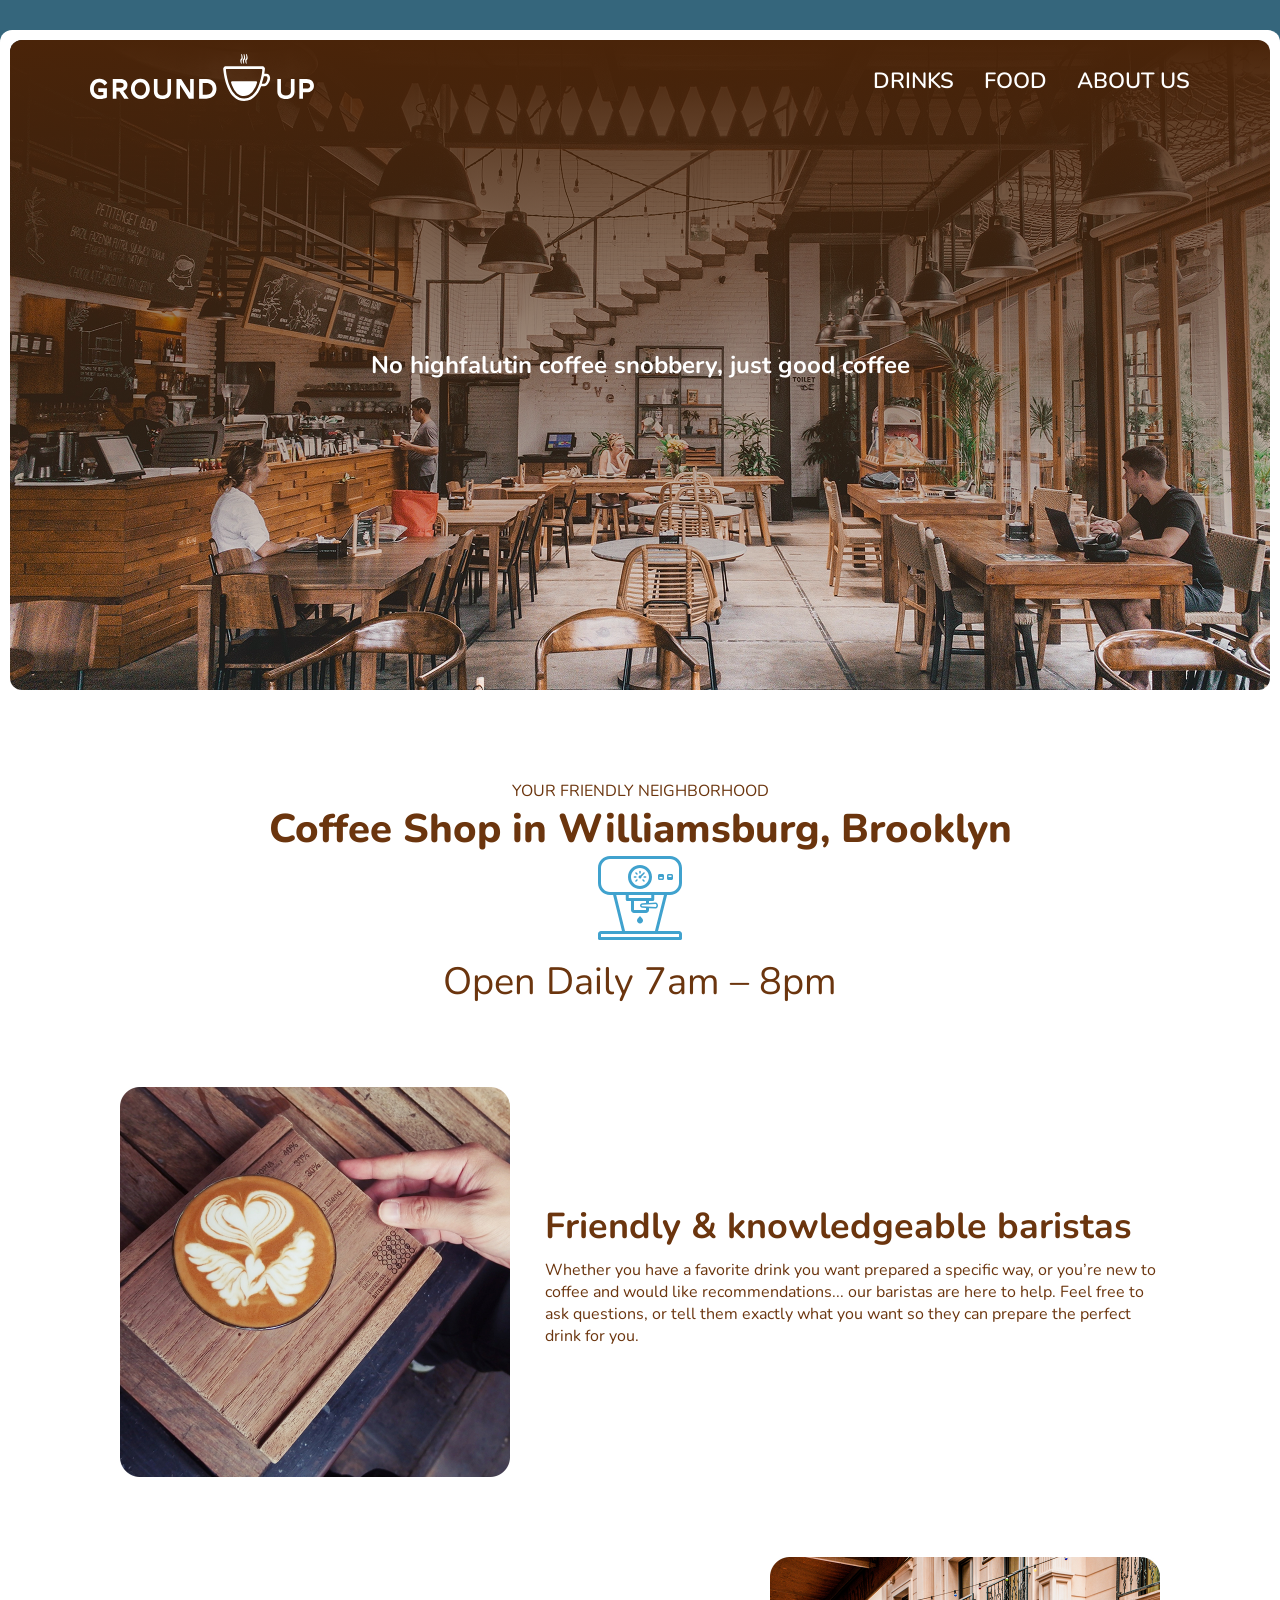
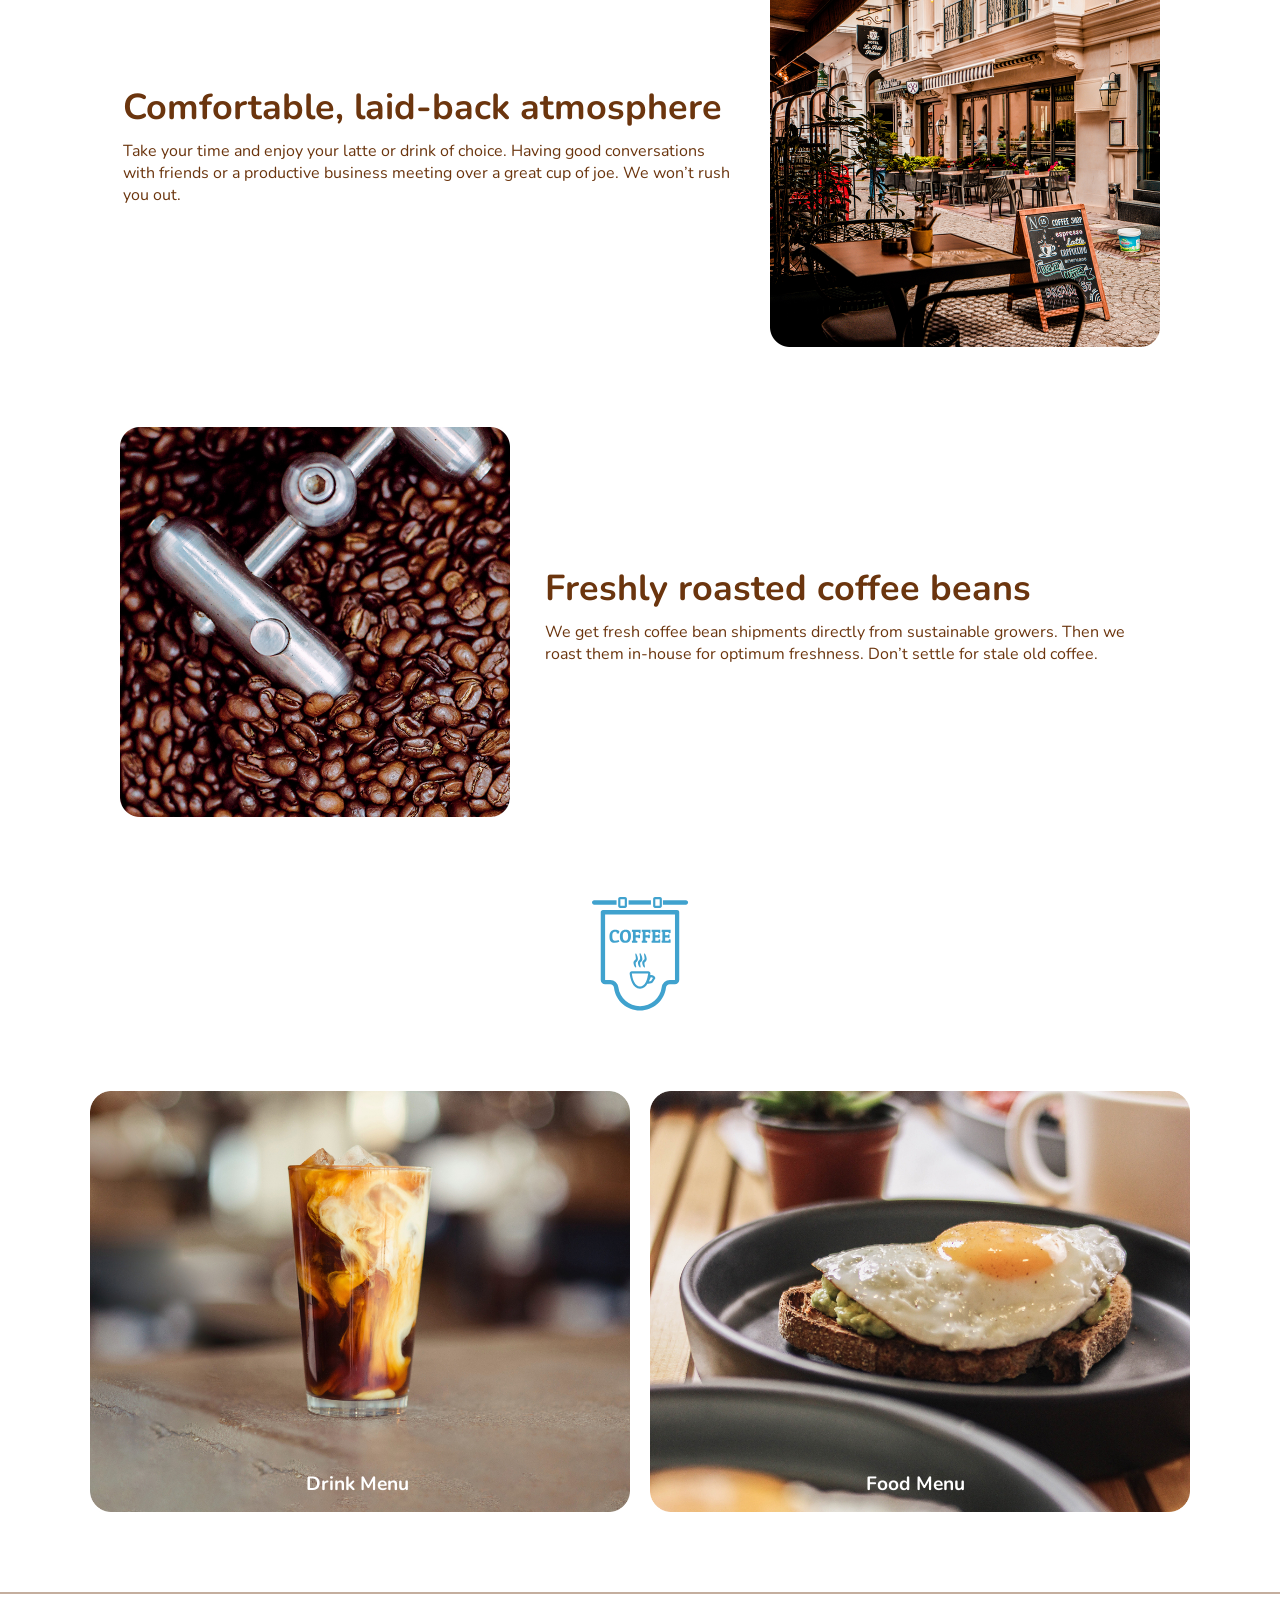
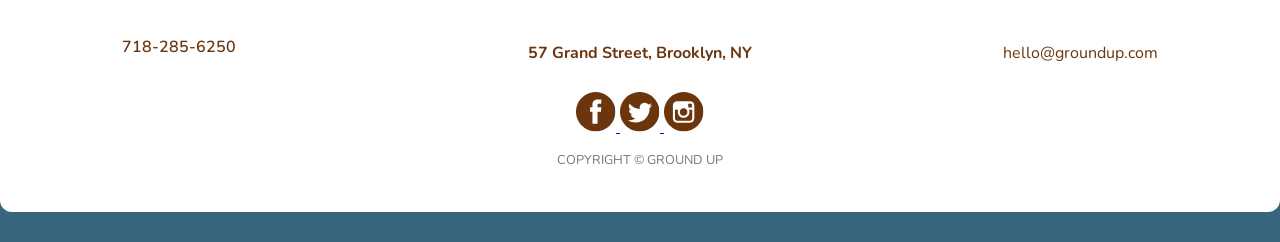
==== commit fd6f42ad: "Add Alt Text" ====
--- a/index.html
+++ b/index.html
@@ -104,7 +104,7 @@
 
                 <div class = "coffeeShopSign">
 
-                    <img src="img/coffee-shop-sign.svg" alt="">
+                    <img src="img/coffee-shop-sign.svg" alt="CoffeShop Sign Icon">
 
                 </div>
 
--- a/css/main.css
+++ b/css/main.css
@@ -41,6 +41,7 @@
 
 p.hours {
     font-size: 38px;
+    padding-top: 10px;
 }
 
 
@@ -172,8 +173,6 @@
 }
 
 
-
-
 /* =========================
    FEATURES SECTION
 ========================= */
@@ -190,7 +189,7 @@
 }
 
 .feature-item img {
-    width: 300px;
+    width: 390px;
     border-radius: 12px;
 }
 
@@ -202,7 +201,6 @@
 .feature-text {
     max-width: 612px;
     margin: 0 auto;
-    padding: 15px;
 
 }
 
